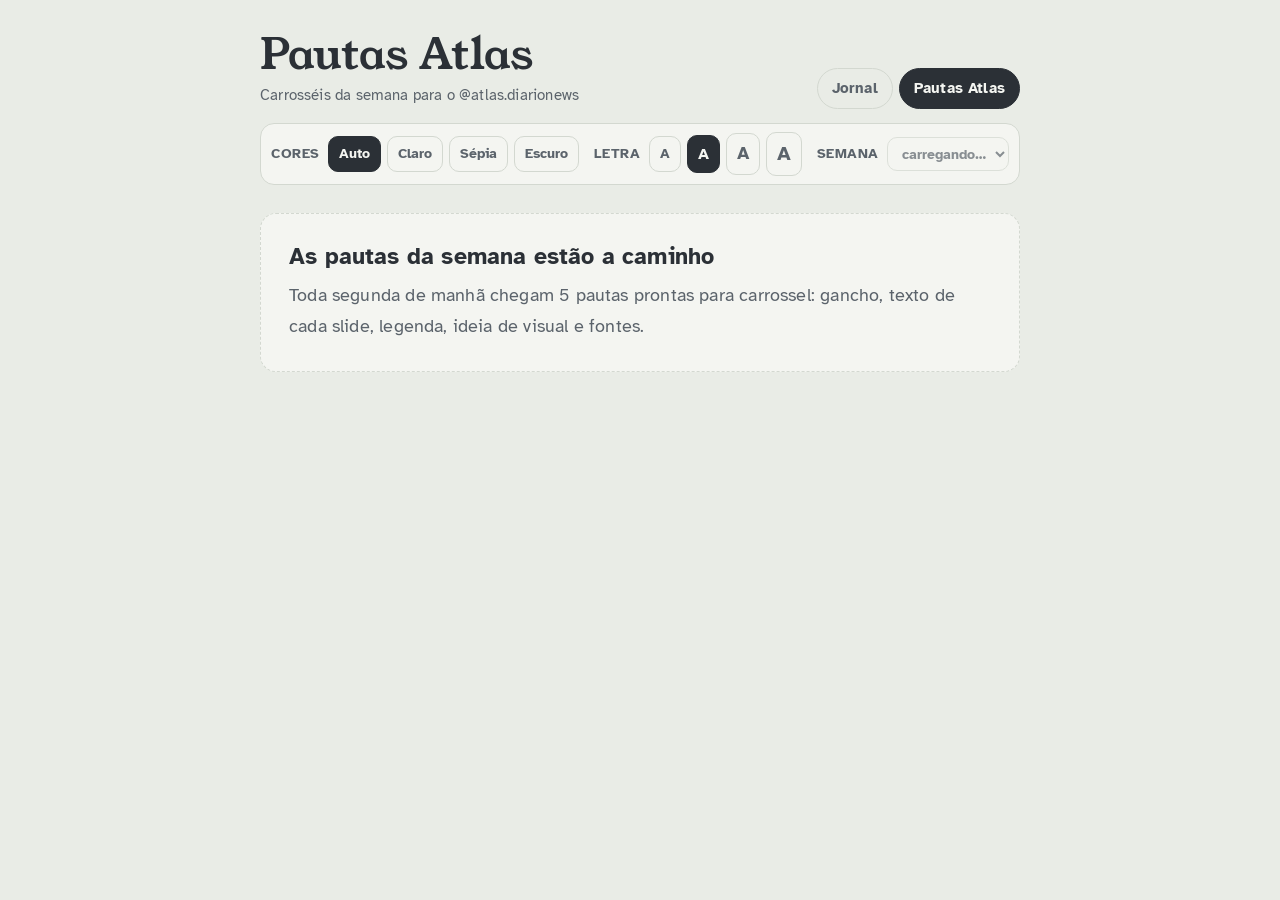
==== pautas.html @ 0a9c14c5 "Novo visual para leitura confortável e página de pautas do Atlas Co-Authored-By: Claude Opus 5.5 <no" ====
<!doctype html>
<html lang="pt-BR">
<head>
<meta charset="utf-8">
<meta name="viewport" content="width=device-width,initial-scale=1,viewport-fit=cover">
<title>Pautas Atlas Diário</title>
<meta name="description" content="Cinco pautas por semana para os carrosséis do Atlas Diário.">
<link rel="preconnect" href="https://fonts.googleapis.com">
<link rel="preconnect" href="https://fonts.gstatic.com" crossorigin>
<link rel="stylesheet" href="https://fonts.googleapis.com/css2?family=Atkinson+Hyperlegible:wght@400;700&family=Young+Serif&display=swap">
<link rel="stylesheet" href="estilo.css">
<script src="comum.js"></script>
<style>
.pauta{background:var(--paper);border:1.5px solid var(--line);border-left:6px solid var(--sc,var(--line));border-radius:16px;padding:20px;display:flex;flex-direction:column;gap:14px;min-width:0}
.pauta.feita{opacity:.6}
.pauta-head{display:flex;justify-content:space-between;align-items:flex-start;gap:12px;flex-wrap:wrap}
.pauta h3{font-size:1.25rem}
.num{font-family:var(--display);font-size:1.6rem;color:var(--sc,var(--muted));line-height:1}
.gancho{color:var(--muted)}
.carousel{display:flex;gap:12px;overflow-x:auto;scroll-snap-type:x mandatory;padding:4px 2px 12px;margin:0 -2px}
.slide{flex:none;width:min(240px,70vw);aspect-ratio:4/5;max-width:100%;scroll-snap-align:start;border-radius:12px;background:var(--bg);border:1.5px solid var(--line);border-top:8px solid var(--sc,var(--line));padding:14px;display:flex;flex-direction:column;gap:8px;position:relative;overflow:hidden}
.slide .n{font-size:.7rem;font-weight:700;color:var(--muted);letter-spacing:.05em}
.slide strong{font-size:.95rem;line-height:1.3}
.slide p{font-size:.8rem;line-height:1.5;overflow:auto}
.slide .wm{position:absolute;right:10px;bottom:8px;font-family:var(--display);font-size:.7rem;color:var(--muted);opacity:.8}
.slide.capa{background:var(--sc,var(--ink));border-color:var(--sc,var(--ink))}
.slide.capa strong{font-family:var(--display);font-weight:400;font-size:1.25rem;color:var(--paper)}
.slide.capa p,.slide.capa .n,.slide.capa .wm{color:var(--paper)}
.box{background:var(--bg);border-radius:12px;padding:12px 14px;display:flex;flex-direction:column;gap:6px}
.box p{font-size:.92rem;white-space:pre-line}
.copy-row{display:flex;gap:8px;flex-wrap:wrap}
.done{display:inline-flex;align-items:center;gap:8px;font-size:.85rem;font-weight:700;color:var(--muted);cursor:pointer}
.done input{width:20px;height:20px;accent-color:var(--sc,var(--accent))}
.intro{display:flex;flex-direction:column;gap:8px}
.intro h2{font-family:var(--display);font-weight:400;font-size:clamp(1.4rem,4.5vw,1.8rem)}
</style>
</head>
<body>
<div id="progress" aria-hidden="true"></div>
<div class="wrap">
  <header class="mast">
    <div class="mast-top">
      <div>
        <h1>Pautas Atlas</h1>
        <div class="dateline" id="dateline">Carrosséis da semana para o @atlas.diarionews</div>
      </div>
      <nav class="nav" aria-label="Páginas">
        <a href="./">Jornal</a>
        <a href="pautas.html" aria-current="page">Pautas Atlas</a>
      </nav>
    </div>
    <div class="tools" role="group" aria-label="Ajustes de leitura">
      <div class="grp">
        <span class="lbl">CORES</span>
        <button class="tbtn" data-set-tema="auto" aria-pressed="true">Auto</button>
        <button class="tbtn" data-set-tema="light">Claro</button>
        <button class="tbtn" data-set-tema="sepia">Sépia</button>
        <button class="tbtn" data-set-tema="dark">Escuro</button>
      </div>
      <div class="grp">
        <span class="lbl">LETRA</span>
        <button class="tbtn" data-set-size="s" aria-label="Letra pequena">A</button>
        <button class="tbtn" data-set-size="m" aria-pressed="true" aria-label="Letra média" style="font-size:.9rem">A</button>
        <button class="tbtn" data-set-size="l" aria-label="Letra grande" style="font-size:1rem">A</button>
        <button class="tbtn" data-set-size="xl" aria-label="Letra muito grande" style="font-size:1.1rem">A</button>
      </div>
      <div class="grp">
        <label class="lbl" for="sem">SEMANA</label>
        <select class="tbtn" id="sem" disabled><option>carregando…</option></select>
      </div>
    </div>
  </header>

  <main id="main" class="wrap" style="gap:24px">
    <div class="empty">
      <h2 style="font-size:1.3rem">As pautas da semana estão a caminho</h2>
      <p>Toda segunda de manhã chegam 5 pautas prontas para carrossel: gancho, texto de cada slide, legenda, ideia de visual e fontes.</p>
    </div>
  </main>
</div>
<button class="top" id="toTop" hidden aria-label="Voltar ao topo">↑</button>

<script>
const {$,esc,secKey,srcLinks}=J;
const LS='atlas-pautas-feitas';
let feitas={};try{feitas=JSON.parse(localStorage.getItem(LS))||{}}catch(e){}
let semanas=[], atual=null, dados={};

function fmtSemana(s){try{const d=new Date(s+'T12:00:00');const f=new Date(d);f.setDate(d.getDate()+6);
  const o={day:'numeric',month:'short'};return d.toLocaleDateString('pt-BR',o)+' a '+f.toLocaleDateString('pt-BR',o)}catch(e){return s}}

function render(){
  const sel=$('#sem');
  if(semanas.length){sel.disabled=false;sel.innerHTML=semanas.map(s=>`<option value="${esc(s)}" ${s===atual?'selected':''}>${esc(fmtSemana(s))}</option>`).join('')}
  const d=dados[atual];if(!d)return;
  const tops=d.topicos||[];
  const nFeitas=tops.filter(t=>feitas[atual+'__'+t.id]).length;
  let h=`<div class="intro fade"><span class="label">Semana de ${esc(fmtSemana(atual))}</span><h2>${tops.length} pautas para carrossel</h2>
    <p class="hint">${nFeitas} de ${tops.length} postadas. Deslize os slides para o lado. Revise e reescreva com a sua voz antes de postar, e não esqueça a marca d'água do Atlas Diário.</p></div>`;
  h+=tops.map((t,i)=>{
    const k=secKey(t.secao);const done=!!feitas[atual+'__'+t.id];const sl=t.slides||[];
    return `<article class="pauta fade ${done?'feita':''}" data-sec="${k}" data-id="${esc(t.id)}">
      <div class="pauta-head"><div style="display:flex;gap:14px;align-items:flex-start;min-width:0"><span class="num">${i+1}</span>
        <div style="min-width:0;display:flex;flex-direction:column;gap:4px"><span class="tag">${esc(t.secao)}</span><h3>${esc(t.titulo)}</h3></div></div>
        <label class="done"><input type="checkbox" data-done="${esc(t.id)}" ${done?'checked':''}> Postado</label></div>
      ${t.gancho?`<p class="gancho"><strong>Por que agora:</strong> ${esc(t.gancho)}</p>`:''}
      <div class="carousel" aria-label="Slides do carrossel">${sl.map((s,j)=>`<div class="slide ${j===0?'capa':''}"><span class="n">SLIDE ${j+1}/${sl.length}</span><strong>${esc(s.titulo)}</strong>${s.texto?`<p>${esc(s.texto)}</p>`:''}<span class="wm">Atlas Diário</span></div>`).join('')}</div>
      <div class="copy-row"><button class="btn" data-copy="slides" data-id="${esc(t.id)}">Copiar textos dos slides</button><button class="btn" data-copy="legenda" data-id="${esc(t.id)}">Copiar legenda</button></div>
      ${t.legenda?`<div class="box"><span class="label">Legenda sugerida</span><p>${esc(t.legenda)}${(t.hashtags||[]).length?'\n\n'+esc(t.hashtags.join(' ')):''}</p></div>`:''}
      ${t.visual?`<div class="box"><span class="label">Ideia de visual</span><p>${esc(t.visual)}</p></div>`:''}
      <div class="srcs">${srcLinks(t.fontes)}</div>
    </article>`}).join('');
  $('#main').innerHTML=h;
}
function textoSlides(t){return (t.slides||[]).map((s,j)=>`Slide ${j+1}: ${s.titulo}${s.texto?'\n'+s.texto:''}`).join('\n\n')}
function textoLegenda(t){return (t.legenda||'')+((t.hashtags||[]).length?'\n\n'+t.hashtags.join(' '):'')}
document.addEventListener('click',async ev=>{
  const b=ev.target.closest('[data-copy]');if(!b)return;
  const t=(dados[atual].topicos||[]).find(x=>x.id===b.dataset.id);if(!t)return;
  const txt=b.dataset.copy==='slides'?textoSlides(t):textoLegenda(t);
  const old=b.textContent;
  try{await navigator.clipboard.writeText(txt);b.textContent='Copiado'}catch(e){b.textContent='Não deu para copiar; selecione o texto'}
  setTimeout(()=>b.textContent=old,1800);
});
document.addEventListener('change',ev=>{
  const c=ev.target.closest('[data-done]');if(c){const k=atual+'__'+c.dataset.done;if(c.checked)feitas[k]=true;else delete feitas[k];
    try{localStorage.setItem(LS,JSON.stringify(feitas))}catch(e){}render();return}
  if(ev.target.id==='sem'){atual=ev.target.value;carregar(atual)}
});
async function carregar(s){
  if(!dados[s]){try{const r=await fetch('pautas/'+s+'.json',{cache:'no-cache'});dados[s]=await r.json()}catch(e){console.warn(e)}}
  render();
}
(async()=>{
  try{const r=await fetch('pautas/index.json',{cache:'no-cache'});const idx=await r.json();
    semanas=(idx.semanas||[]).map(s=>s.semana).sort().reverse();
    if(semanas[0]){atual=semanas[0];await carregar(atual)}
  }catch(e){}
})();
</script>
</body>
</html>
---- estilo.css ----
/* Jornal do Caique — estilo compartilhado.
   Pensado para leitura confortável (astigmatismo): fundos sem branco puro, texto sem preto puro,
   fonte Atkinson Hyperlegible, letras maiores, linhas espaçadas e coluna estreita.
   Cada seção tem sua cor para quebrar a monotonia. */
:root{
  --bg:#e9ece6; --paper:#f4f5f1; --ink:#2b3036; --muted:#5b636b; --line:#d3d8d0;
  --accent:#2f6f8f; --soft:#dfe6e4;
  --c-brasil:#2c7a4b; --c-eua:#3561a8; --c-mundo:#7451a8; --c-onu:#22809a;
  --c-tec:#b35f17; --c-imig:#a9415f; --c-nynj:#8a6a0e; --c-outros:#5b636b;
  --up:#2c7a4b; --down:#a9415f;
  --display:"Young Serif",Georgia,serif;
  --body:"Atkinson Hyperlegible",Verdana,"Segoe UI",sans-serif;
  --size:18px;
}
@media (prefers-color-scheme: dark){:root:not([data-theme="light"]):not([data-theme="sepia"]){
  --bg:#1c1f24; --paper:#252930; --ink:#d8d5ce; --muted:#a2a8af; --line:#363b43;
  --accent:#7fb6d1; --soft:#2c323a;
  --c-brasil:#6cc08d; --c-eua:#86a9e6; --c-mundo:#b59be0; --c-onu:#6cc3d8;
  --c-tec:#e5a165; --c-imig:#e08aa3; --c-nynj:#d6b65a; --c-outros:#a2a8af;
  --up:#6cc08d; --down:#e08aa3; color-scheme:dark}}
:root[data-theme="dark"]{
  --bg:#1c1f24; --paper:#252930; --ink:#d8d5ce; --muted:#a2a8af; --line:#363b43;
  --accent:#7fb6d1; --soft:#2c323a;
  --c-brasil:#6cc08d; --c-eua:#86a9e6; --c-mundo:#b59be0; --c-onu:#6cc3d8;
  --c-tec:#e5a165; --c-imig:#e08aa3; --c-nynj:#d6b65a; --c-outros:#a2a8af;
  --up:#6cc08d; --down:#e08aa3; color-scheme:dark}
:root[data-theme="sepia"]{
  --bg:#ebe1cc; --paper:#f3ead8; --ink:#3b3127; --muted:#6c5f4f; --line:#d8cbb1;
  --accent:#7a5a2f; --soft:#e4d8bf; color-scheme:light}
:root[data-size="s"]{--size:16px} :root[data-size="l"]{--size:20px} :root[data-size="xl"]{--size:22px}

*{box-sizing:border-box}
html{font-size:var(--size)}
body{margin:0;background:var(--bg);color:var(--ink);font-family:var(--body);font-size:1rem;line-height:1.75;letter-spacing:.01em;
  padding-left:max(16px,env(safe-area-inset-left,0px));padding-right:max(16px,env(safe-area-inset-right,0px));
  padding-top:env(safe-area-inset-top,0px);padding-bottom:calc(48px + env(safe-area-inset-bottom,0px));
  -webkit-font-smoothing:antialiased}
[hidden]{display:none!important}
a{color:var(--accent);text-underline-offset:3px}
button,input,select,textarea{font:inherit;color:inherit}
:focus-visible{outline:3px solid var(--accent);outline-offset:2px;border-radius:4px}
h1,h2,h3,h4{margin:0;text-wrap:balance;line-height:1.25}
p{margin:0}
.wrap{max-width:760px;margin:0 auto;display:flex;flex-direction:column;gap:28px}

/* barra de progresso de leitura */
#progress{position:fixed;top:0;left:0;height:4px;width:0;background:var(--accent);z-index:20;transition:width .1s linear}

/* cabeçalho */
.mast{display:flex;flex-direction:column;gap:14px;padding-top:28px}
.mast-top{display:flex;flex-wrap:wrap;justify-content:space-between;align-items:flex-end;gap:12px}
.mast h1{font-family:var(--display);font-weight:400;font-size:clamp(1.8rem,6vw,2.4rem)}
.dateline{color:var(--muted);font-size:.85rem}
.nav{display:flex;gap:6px;flex-wrap:wrap}
.nav a{padding:6px 14px;border-radius:999px;text-decoration:none;color:var(--muted);border:1.5px solid var(--line);font-size:.85rem;font-weight:700}
.nav a[aria-current="page"]{background:var(--ink);border-color:var(--ink);color:var(--paper)}

/* ferramentas de leitura */
.tools{display:flex;flex-wrap:wrap;gap:8px;align-items:center;justify-content:space-between;background:var(--paper);border:1.5px solid var(--line);border-radius:14px;padding:8px 10px}
.tools .grp{display:flex;gap:6px;align-items:center;flex-wrap:wrap}
.tools .lbl{font-size:.75rem;color:var(--muted);font-weight:700;letter-spacing:.04em;margin-right:2px}
.tbtn{background:transparent;border:1.5px solid var(--line);border-radius:10px;padding:4px 10px;cursor:pointer;font-size:.8rem;font-weight:700;color:var(--muted);min-height:34px}
.tbtn[aria-pressed="true"]{background:var(--ink);border-color:var(--ink);color:var(--paper)}
.sw{width:22px;height:22px;border-radius:50%;display:inline-block;border:1.5px solid var(--line);vertical-align:middle}
select.tbtn{padding-right:6px}

/* filtros de seção */
.filters{position:sticky;top:env(safe-area-inset-top,0px);z-index:10;background:var(--bg);padding:10px 0;margin:-10px 0;display:flex;gap:8px;overflow-x:auto;scrollbar-width:none}
.filters::-webkit-scrollbar{display:none}
.fchip{flex:none;border:1.5px solid var(--line);background:var(--paper);border-radius:999px;padding:6px 14px;font-size:.85rem;font-weight:700;cursor:pointer;color:var(--ink);display:inline-flex;align-items:center;gap:7px}
.fchip .dot{width:9px;height:9px;border-radius:50%;background:var(--sc,var(--muted))}
.fchip[aria-pressed="true"]{background:var(--sc,var(--ink));border-color:var(--sc,var(--ink));color:var(--paper)}
.fchip[aria-pressed="true"] .dot{background:var(--paper)}

/* cor por seção */
[data-sec="brasil"]{--sc:var(--c-brasil)} [data-sec="eua"]{--sc:var(--c-eua)} [data-sec="mundo"]{--sc:var(--c-mundo)}
[data-sec="onu"]{--sc:var(--c-onu)} [data-sec="tecnologia"]{--sc:var(--c-tec)} [data-sec="imigracao"]{--sc:var(--c-imig)}
[data-sec="ny-nj"]{--sc:var(--c-nynj)} [data-sec="outros"]{--sc:var(--c-outros)}
.tag{display:inline-flex;align-items:center;gap:6px;font-size:.75rem;font-weight:700;letter-spacing:.05em;text-transform:uppercase;color:var(--sc,var(--muted))}
.tag::before{content:"";width:10px;height:10px;border-radius:3px;background:var(--sc,var(--muted))}
.label{font-size:.75rem;font-weight:700;letter-spacing:.06em;text-transform:uppercase;color:var(--muted)}

/* manchete */
.lead{display:flex;flex-direction:column;gap:12px;padding:22px 22px 24px;border-radius:18px;background:var(--paper);border:1.5px solid var(--line)}
.lead h2{font-family:var(--display);font-weight:400;font-size:clamp(1.45rem,4.6vw,1.9rem);line-height:1.3}
.lead p{color:var(--muted)}
.meta-row{display:flex;flex-wrap:wrap;gap:6px 16px;color:var(--muted);font-size:.8rem}

section{display:flex;flex-direction:column;gap:16px}
.sechead{display:flex;align-items:baseline;justify-content:space-between;gap:12px}
.sechead h3{font-size:1.15rem}

/* destaque */
.story{background:var(--paper);border:1.5px solid var(--line);border-left:6px solid var(--sc,var(--line));border-radius:16px;padding:20px 20px 16px;display:flex;flex-direction:column;gap:14px;min-width:0}
.story h4{font-size:1.25rem;font-weight:700}
.tabs{display:flex;gap:6px;flex-wrap:wrap}
.tab{border:1.5px solid var(--line);background:transparent;border-radius:999px;padding:4px 12px;font-size:.8rem;font-weight:700;cursor:pointer;color:var(--muted);min-height:34px}
.tab[aria-selected="true"]{background:var(--sc,var(--ink));border-color:var(--sc,var(--ink));color:var(--paper)}
.panel-text{max-width:64ch}
.srcs{font-size:.85rem;display:flex;flex-wrap:wrap;gap:4px 14px}
.srcs a{color:var(--muted)}

/* notas */
.notes{display:grid;grid-template-columns:repeat(2,minmax(0,1fr));gap:12px}
@media (max-width:640px){.notes{grid-template-columns:minmax(0,1fr)}}
.note{background:var(--paper);border:1.5px solid var(--line);border-top:5px solid var(--sc,var(--line));border-radius:14px;padding:14px 16px;display:flex;flex-direction:column;gap:8px;min-width:0}
.note .t{font-weight:700;line-height:1.35}
.note p{font-size:.95rem}

.update{background:var(--paper);border:1.5px dashed var(--accent);border-radius:14px;padding:14px 16px;display:flex;flex-direction:column;gap:6px}
.vale{background:var(--soft);border-radius:16px;padding:18px 20px;display:flex;flex-direction:column;gap:8px}

/* ações */
.actions{display:flex;flex-wrap:wrap;gap:6px;margin-top:auto}
.btn{background:transparent;border:1.5px solid var(--line);border-radius:999px;padding:4px 12px;font-size:.8rem;font-weight:700;cursor:pointer;display:inline-flex;align-items:center;gap:6px;color:var(--muted);min-height:34px}
.btn:hover{border-color:var(--ink);color:var(--ink)}
.btn.on.up{background:var(--up);border-color:var(--up);color:var(--paper)}
.btn.on.down{background:var(--down);border-color:var(--down);color:var(--paper)}
.btn.on.follow{background:var(--accent);border-color:var(--accent);color:var(--paper)}
.btn svg{width:14px;height:14px}

/* radar */
details.radar{background:var(--paper);border:1.5px solid var(--line);border-radius:16px;padding:6px 18px}
details.radar summary{cursor:pointer;font-weight:700;padding:10px 0;list-style:none;display:flex;justify-content:space-between;align-items:center}
details.radar summary::after{content:"+";font-size:1.3rem;color:var(--muted)}
details.radar[open] summary::after{content:"–"}
.radar-body{display:grid;grid-template-columns:repeat(2,minmax(0,1fr));gap:20px;padding:6px 0 18px}
@media (max-width:640px){.radar-body{grid-template-columns:minmax(0,1fr)}}
.radar-body h4{font-size:1rem;margin-bottom:6px}
.hint{font-size:.85rem;color:var(--muted);line-height:1.5}
.chips{display:flex;flex-wrap:wrap;gap:6px;margin:8px 0}
.chip{display:inline-flex;align-items:center;gap:4px;background:var(--soft);border-radius:999px;padding:3px 4px 3px 12px;font-size:.85rem}
.chip button{border:0;background:transparent;cursor:pointer;color:var(--muted);padding:0 8px;font-size:1rem;line-height:1}
.row{display:flex;gap:6px}
.row input{flex:1;min-width:0;background:var(--bg);border:1.5px solid var(--line);border-radius:10px;padding:6px 10px;font-size:.9rem}
.small{background:var(--ink);color:var(--paper);border:0;border-radius:10px;padding:6px 14px;font-size:.85rem;font-weight:700;cursor:pointer}
textarea{width:100%;min-height:84px;background:var(--bg);border:1.5px solid var(--line);border-radius:10px;padding:8px 10px;font-size:.9rem;resize:vertical}
.follow-list{list-style:none;margin:8px 0 0;padding:0;display:flex;flex-direction:column;gap:8px}
.follow-list li{display:flex;justify-content:space-between;gap:8px;font-size:.9rem;line-height:1.4}
.follow-list button{border:0;background:transparent;color:var(--muted);cursor:pointer;font-size:.8rem;font-weight:700}

.empty{background:var(--paper);border:1.5px dashed var(--line);border-radius:16px;padding:28px}
.empty p{color:var(--muted);margin-top:8px}
.top{position:fixed;right:max(16px,env(safe-area-inset-right,0px));bottom:calc(16px + env(safe-area-inset-bottom,0px));background:var(--ink);color:var(--paper);border:0;border-radius:999px;width:44px;height:44px;cursor:pointer;font-size:1.1rem;box-shadow:0 4px 14px rgba(0,0,0,.18)}

/* entrada suave */
@media (prefers-reduced-motion:no-preference){
  .fade{animation:fade .35s ease both}
  @keyframes fade{from{opacity:.001;transform:translateY(6px)}to{opacity:1;transform:none}}
}
.fchip[aria-pressed="true"] .hint{color:inherit;opacity:.75}
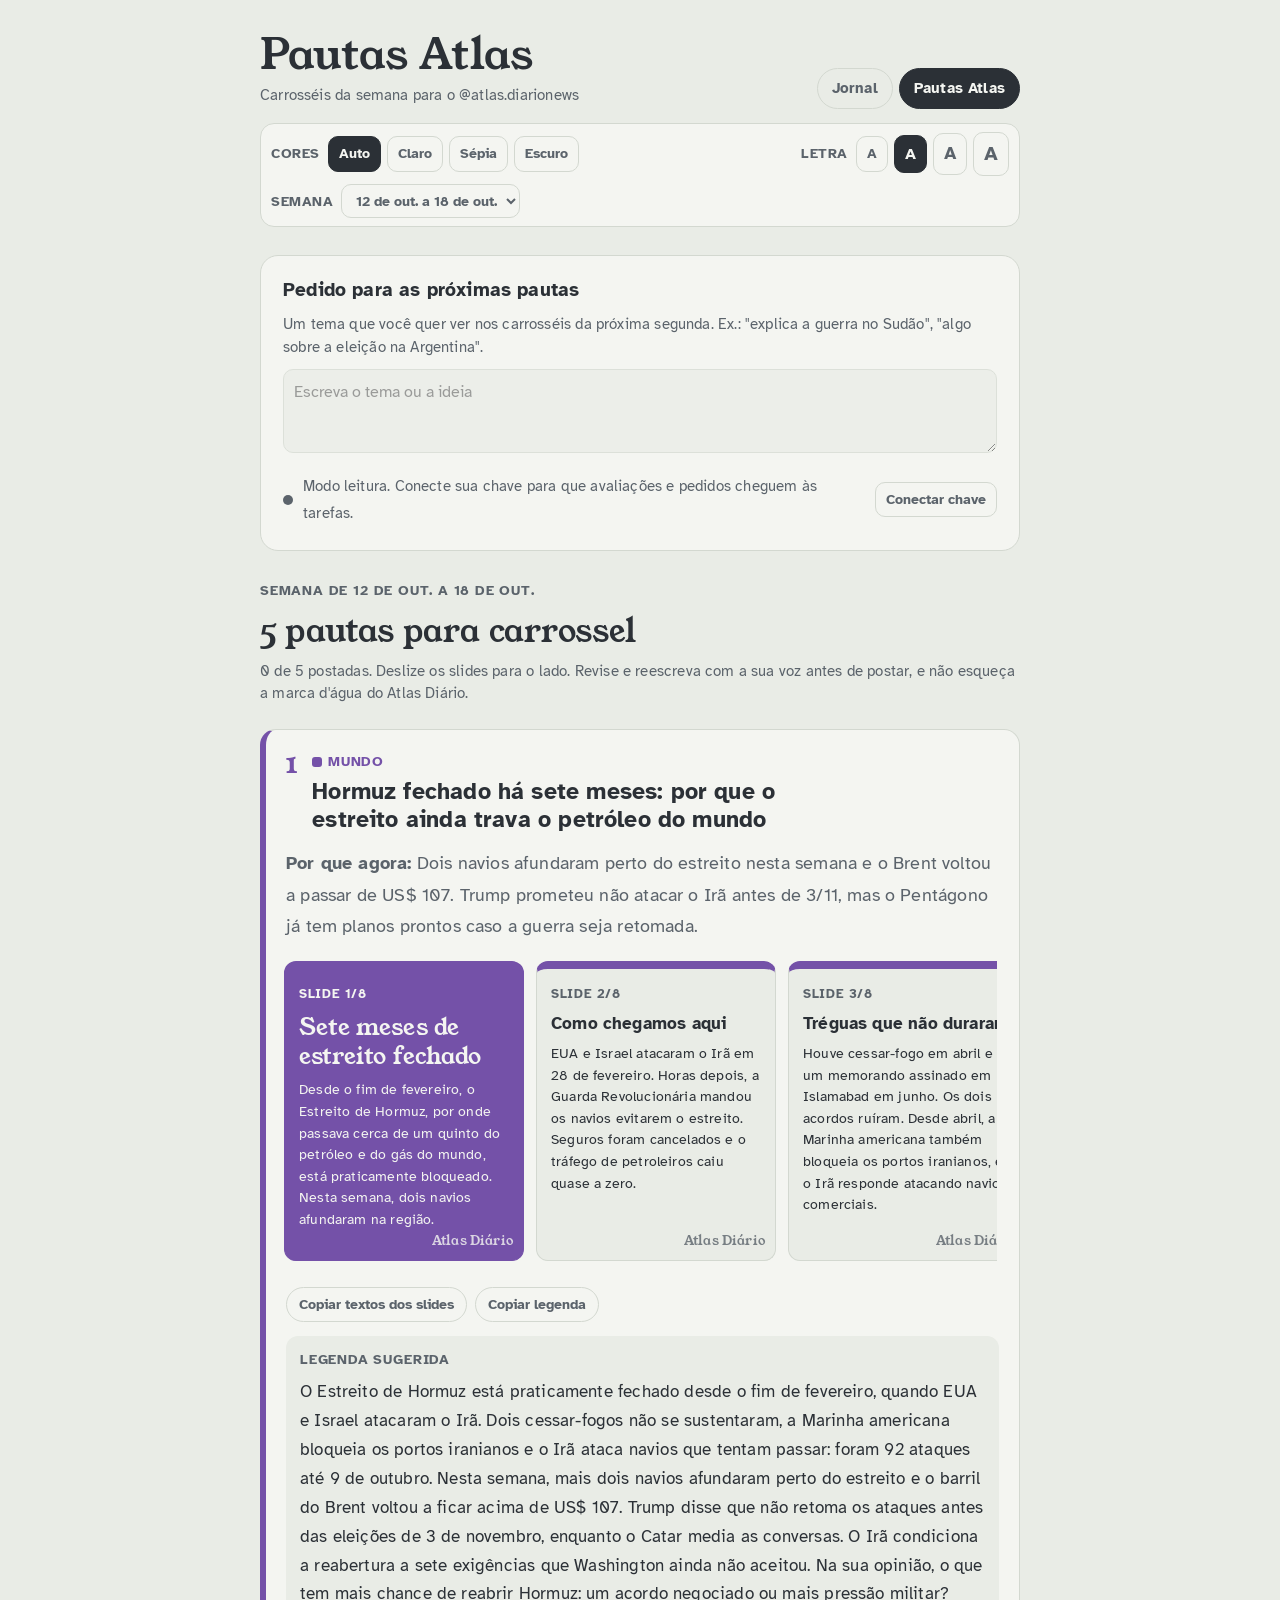
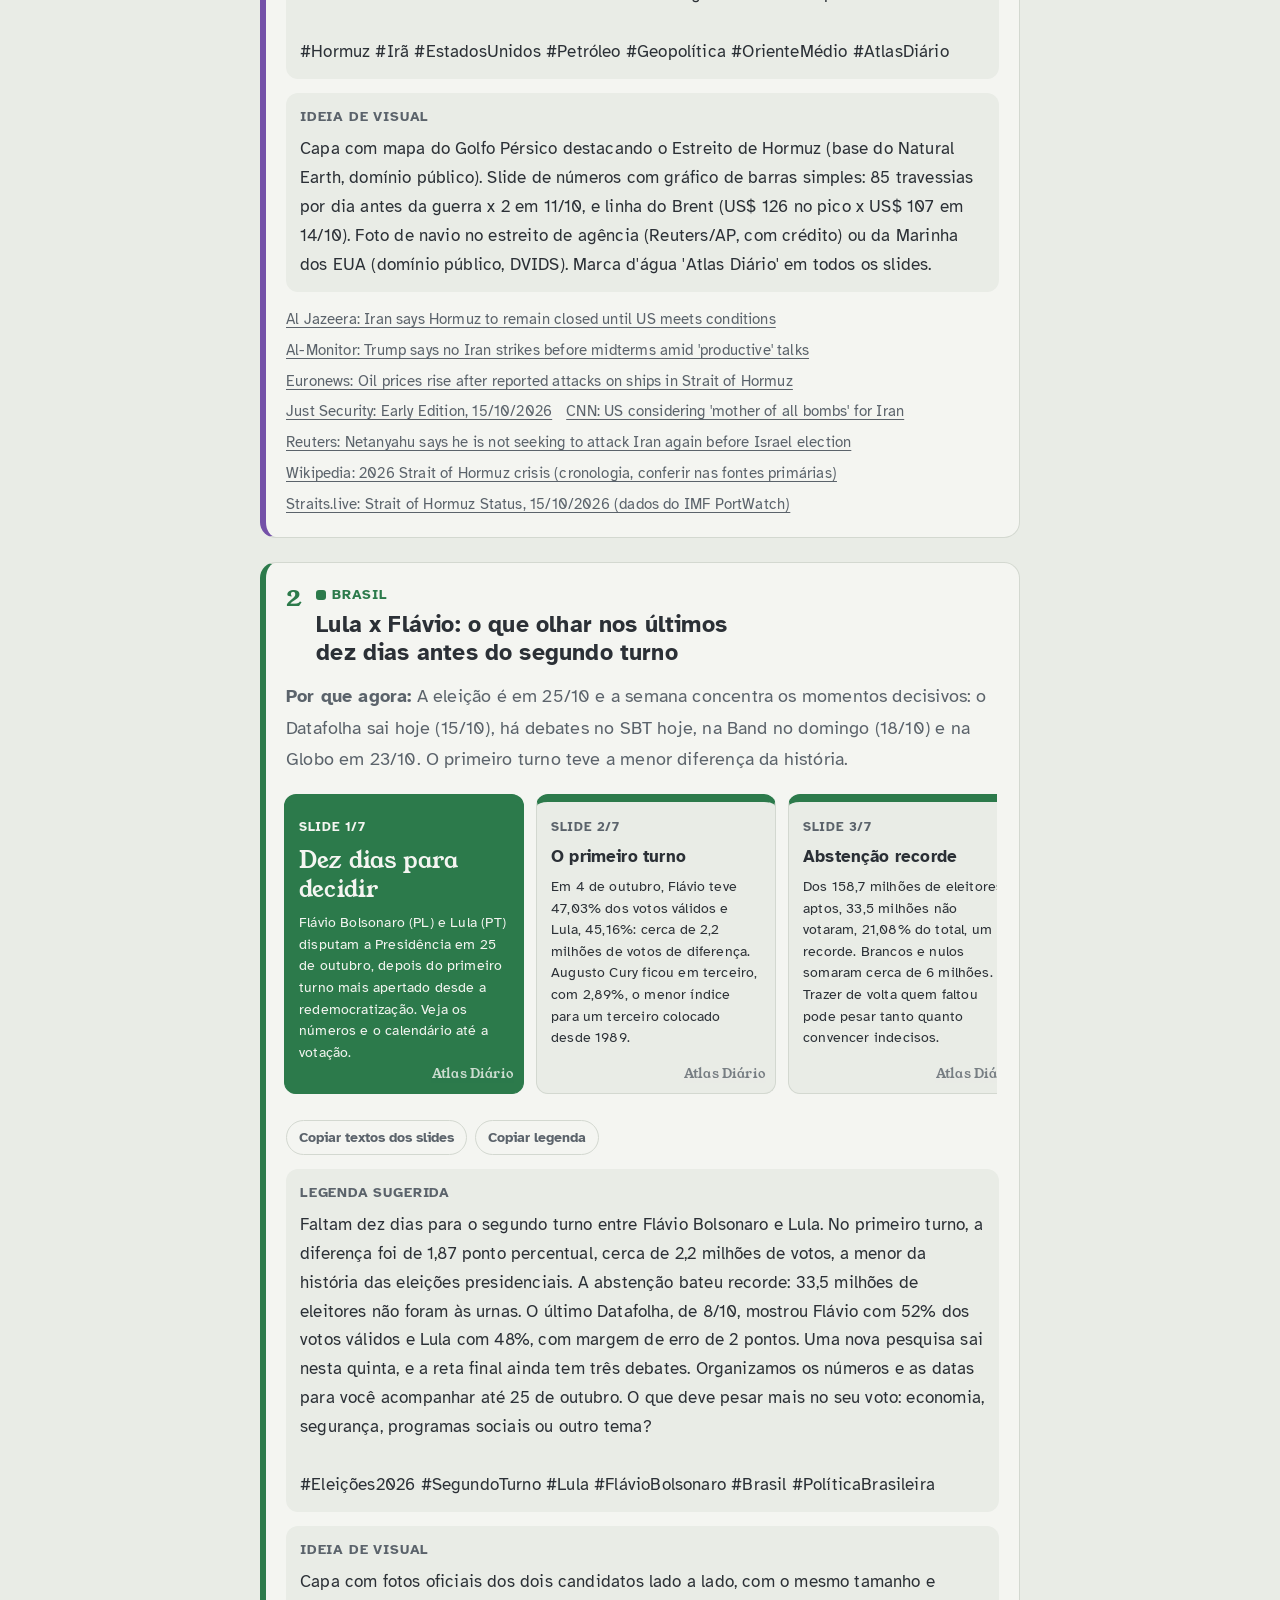
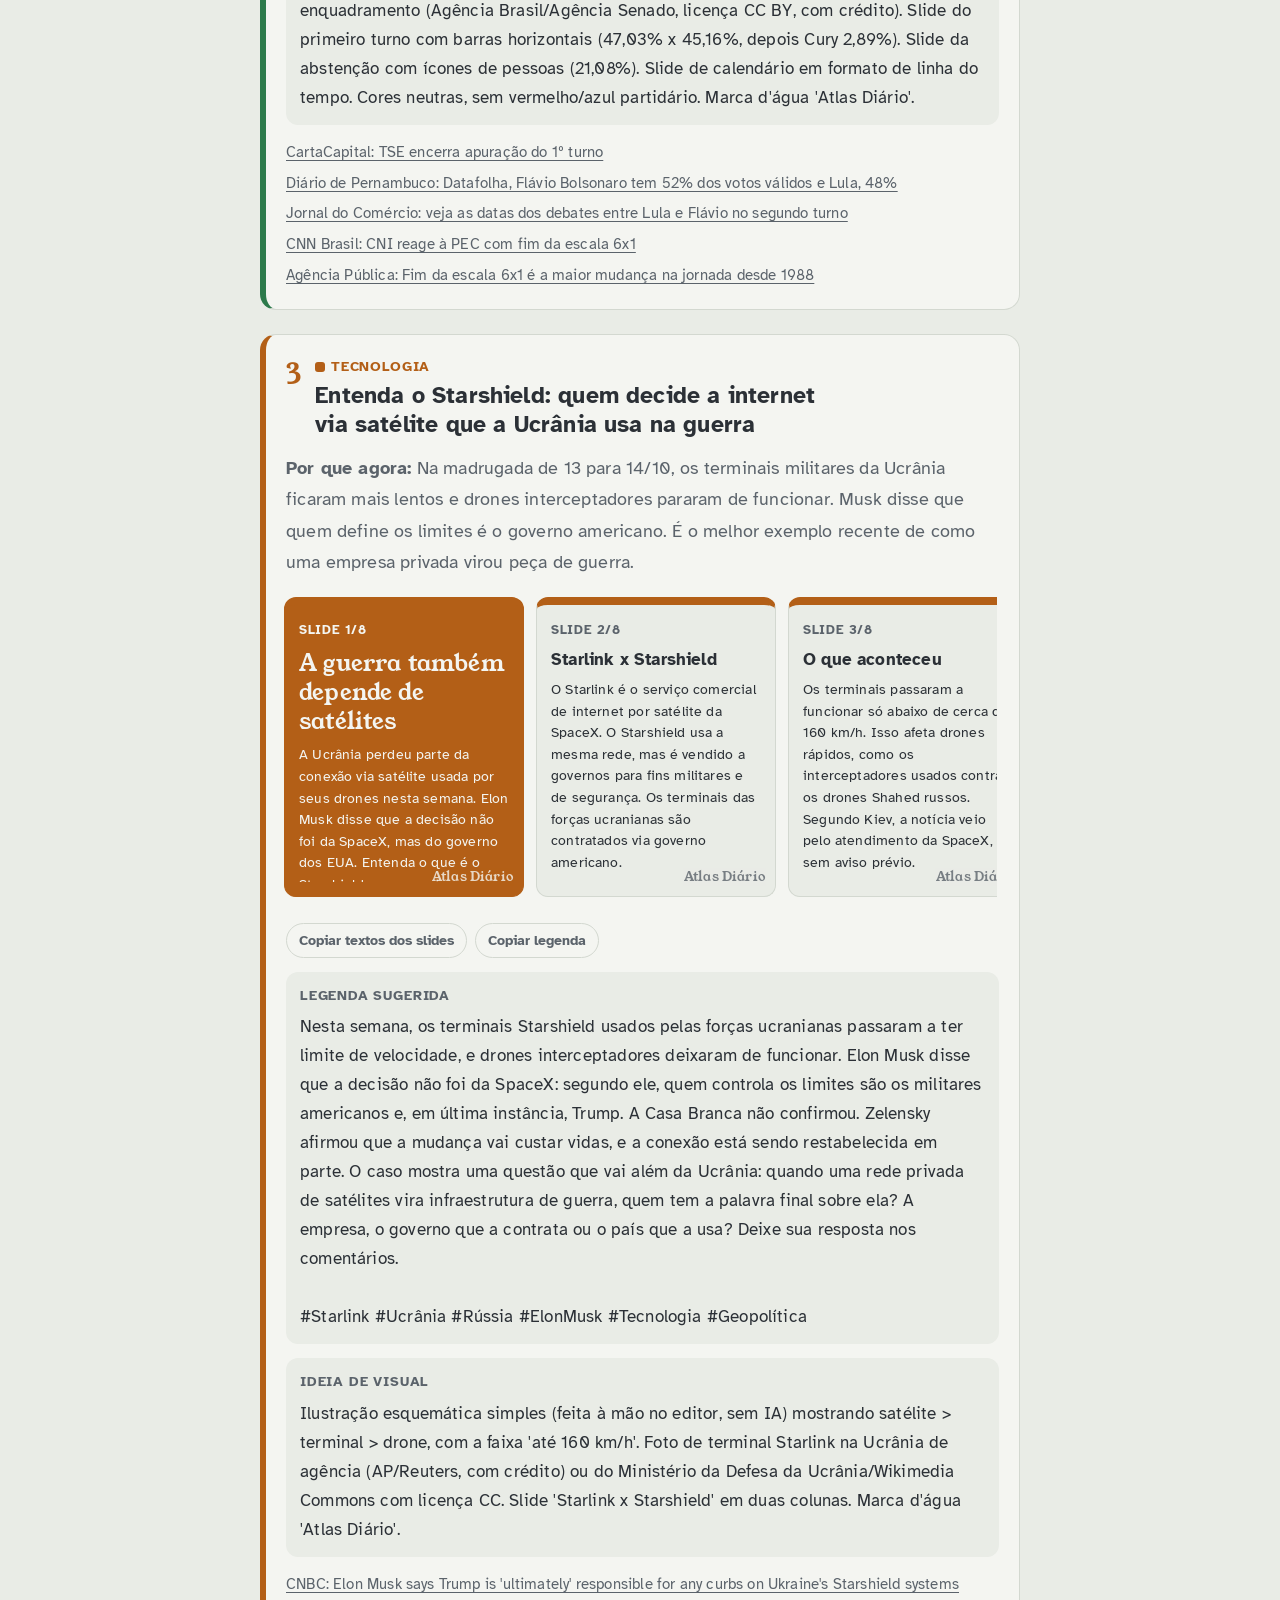
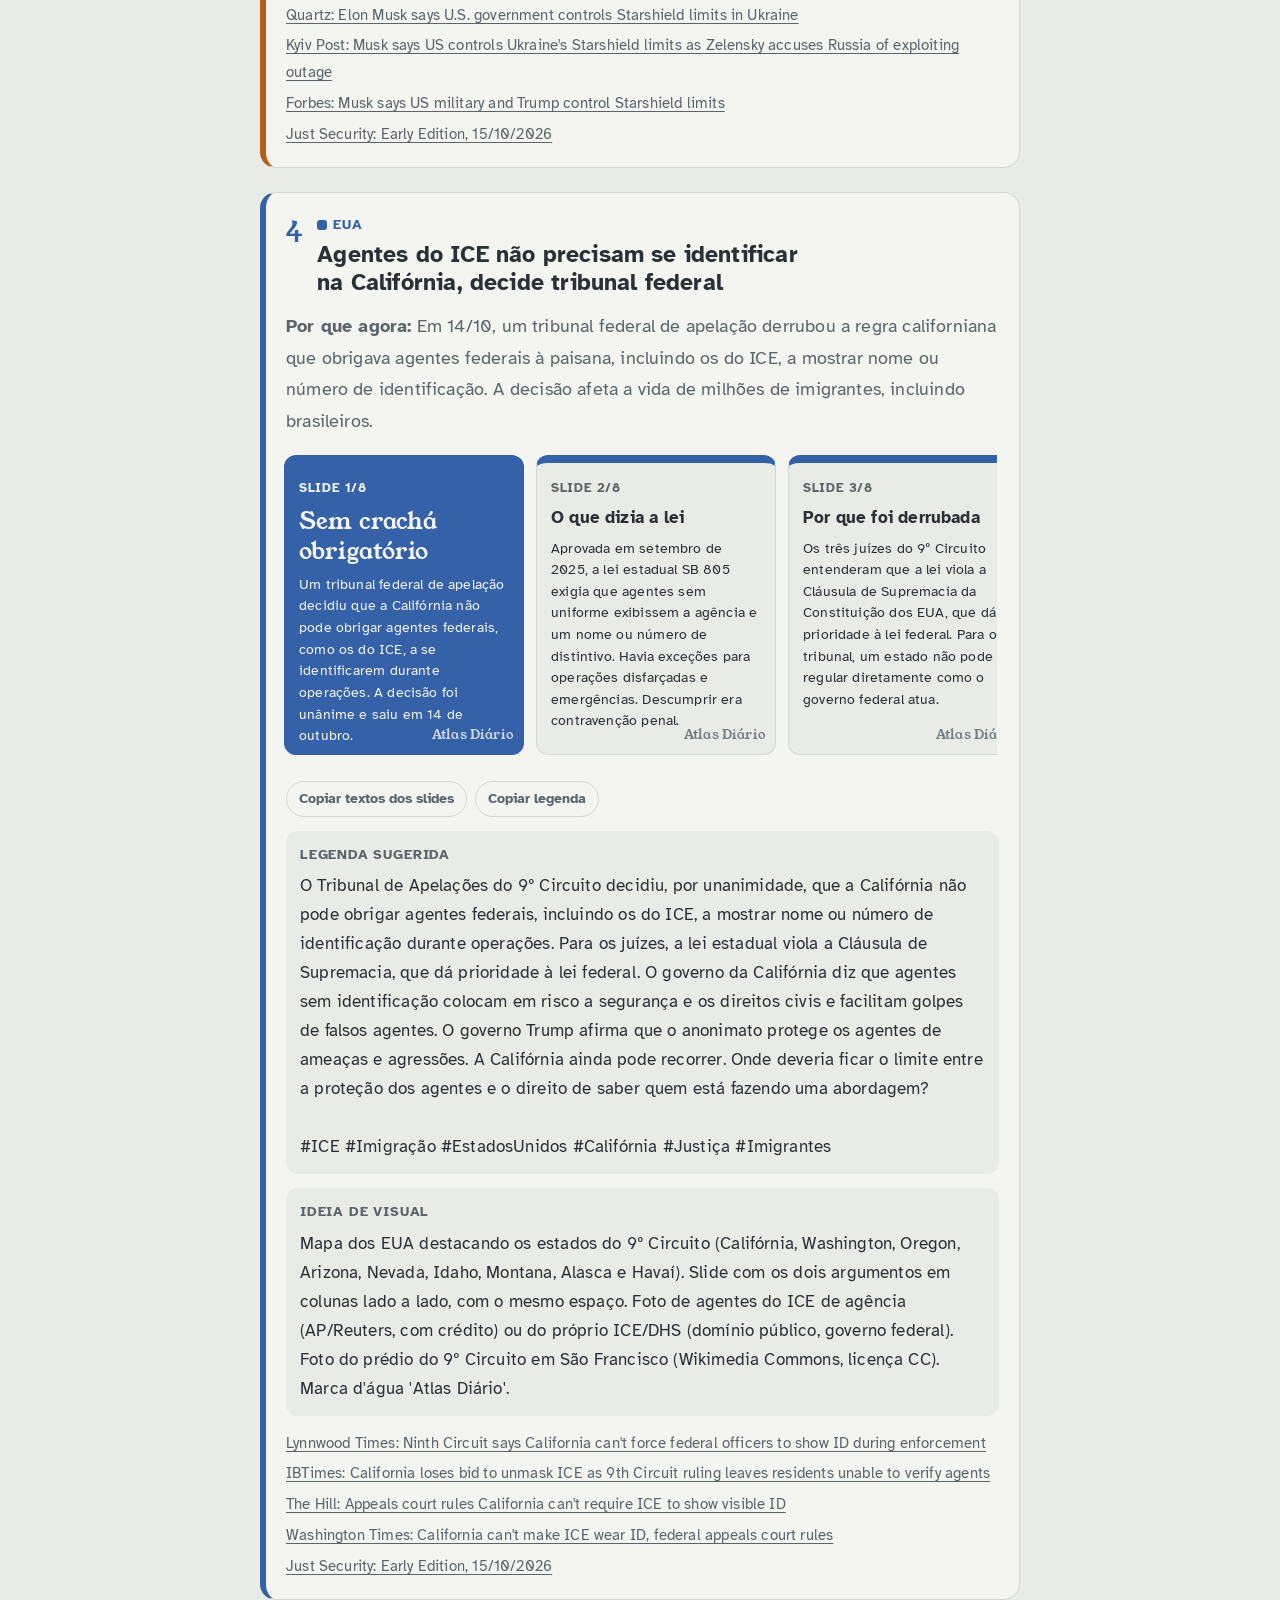
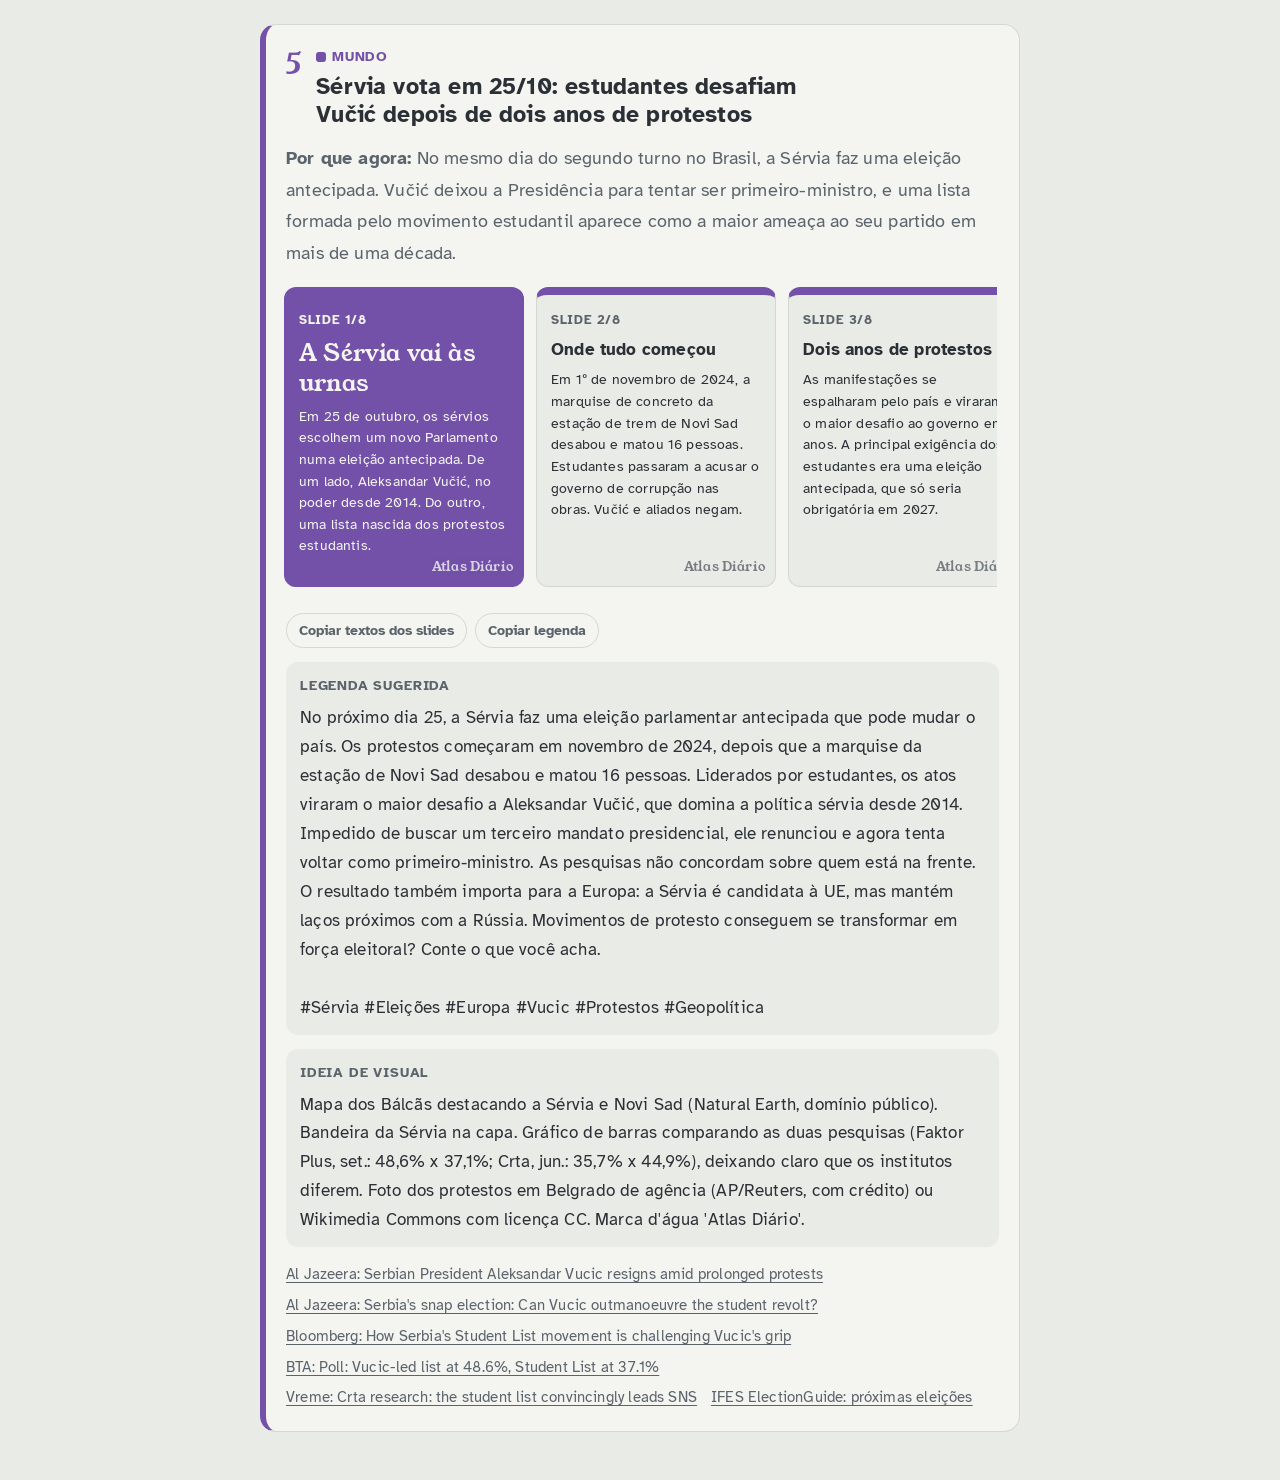
==== commit 0f2e6028: "Site salva preferências no GitHub (avaliações, temas, histórias, pedidos, pautas postadas) Co-Author" ====
--- a/pautas.html
+++ b/pautas.html
@@ -10,6 +10,7 @@
 <link rel="stylesheet" href="https://fonts.googleapis.com/css2?family=Atkinson+Hyperlegible:wght@400;700&family=Young+Serif&display=swap">
 <link rel="stylesheet" href="estilo.css">
 <script src="comum.js"></script>
+<script src="controle.js"></script>
 <style>
 .pauta{background:var(--paper);border:1.5px solid var(--line);border-left:6px solid var(--sc,var(--line));border-radius:16px;padding:20px;display:flex;flex-direction:column;gap:14px;min-width:0}
 .pauta.feita{opacity:.6}
@@ -71,6 +72,14 @@
     </div>
   </header>
 
+  <section class="lead" aria-labelledby="pedPautasT" style="gap:10px">
+    <h2 id="pedPautasT" style="font-family:var(--body);font-weight:700;font-size:1.05rem">Pedido para as próximas pautas</h2>
+    <p class="hint">Um tema que você quer ver nos carrosséis da próxima segunda. Ex.: "explica a guerra no Sudão", "algo sobre a eleição na Argentina".</p>
+    <textarea id="pedPautas" placeholder="Escreva o tema ou a ideia"></textarea>
+    <div class="row" style="justify-content:space-between;align-items:center"><span class="pedido-status" id="pedPautasSt"></span><button class="small" id="pedPautasSave" type="button">Salvar pedido</button></div>
+    <div class="sync-box" id="sync"></div>
+  </section>
+
   <main id="main" class="wrap" style="gap:24px">
     <div class="empty">
       <h2 style="font-size:1.3rem">As pautas da semana estão a caminho</h2>
@@ -82,9 +91,18 @@
 
 <script>
 const {$,esc,secKey,srcLinks}=J;
-const LS='atlas-pautas-feitas';
-let feitas={};try{feitas=JSON.parse(localStorage.getItem(LS))||{}}catch(e){}
 let semanas=[], atual=null, dados={};
+let feitas={}, pedido={texto:'',em:''};
+Prefs.painel($('#sync'));
+Prefs.ouvir(p=>{feitas=p.pautasPostadas||{};pedido={texto:p.pedidoPautas||'',em:p.pedidoPautasEm||''};pintarPedido();if(atual)render()});
+function pintarPedido(){
+  const ta=$('#pedPautas');if(document.activeElement!==ta)ta.value=pedido.texto;
+  const st=$('#pedPautasSt');if(!pedido.texto){st.textContent='';st.className='pedido-status';return}
+  const ult=semanas[0]&&dados[semanas[0]];const at=ult&&ult.pedidoPautasAtendidoEm&&pedido.em&&ult.pedidoPautasAtendidoEm>=pedido.em;
+  st.textContent=at?'Atendido nas pautas da semana de '+fmtSemana(semanas[0]):'Na fila para a próxima segunda';st.className='pedido-status '+(at?'ok':'esperando');
+}
+$('#pedPautasSave').addEventListener('click',()=>{const t=$('#pedPautas').value.trim();
+  Prefs.mudar(p=>{p.pedidoPautas=t;p.pedidoPautasEm=t?new Date().toISOString():''});});
 
 function fmtSemana(s){try{const d=new Date(s+'T12:00:00');const f=new Date(d);f.setDate(d.getDate()+6);
   const o={day:'numeric',month:'short'};return d.toLocaleDateString('pt-BR',o)+' a '+f.toLocaleDateString('pt-BR',o)}catch(e){return s}}
@@ -124,7 +142,7 @@
 });
 document.addEventListener('change',ev=>{
   const c=ev.target.closest('[data-done]');if(c){const k=atual+'__'+c.dataset.done;if(c.checked)feitas[k]=true;else delete feitas[k];
-    try{localStorage.setItem(LS,JSON.stringify(feitas))}catch(e){}render();return}
+    Prefs.mudar(p=>{p.pautasPostadas=feitas});render();return}
   if(ev.target.id==='sem'){atual=ev.target.value;carregar(atual)}
 });
 async function carregar(s){
@@ -134,7 +152,7 @@
 (async()=>{
   try{const r=await fetch('pautas/index.json',{cache:'no-cache'});const idx=await r.json();
     semanas=(idx.semanas||[]).map(s=>s.semana).sort().reverse();
-    if(semanas[0]){atual=semanas[0];await carregar(atual)}
+    if(semanas[0]){atual=semanas[0];await carregar(atual);pintarPedido()}
   }catch(e){}
 })();
 </script>
--- a/estilo.css
+++ b/estilo.css
@@ -149,3 +149,20 @@
   @keyframes fade{from{opacity:.001;transform:translateY(6px)}to{opacity:1;transform:none}}
 }
 .fchip[aria-pressed="true"] .hint{color:inherit;opacity:.75}
+.wrap>.wrap{width:100%;min-width:0} .carousel{min-width:0;max-width:100%}
+
+/* status de sincronização com o GitHub */
+.sync-box{display:flex;flex-direction:column;gap:8px}
+.sync{display:flex;align-items:center;gap:10px;flex-wrap:wrap;font-size:.85rem;color:var(--muted)}
+.sync-txt{flex:1;min-width:12em}
+.sync-dot{width:10px;height:10px;border-radius:50%;background:var(--muted);flex:none}
+[data-estado="pronto"] .sync-dot,[data-estado="salvo"] .sync-dot{background:var(--up)}
+[data-estado="pendente"] .sync-dot,[data-estado="salvando"] .sync-dot{background:var(--c-nynj)}
+[data-estado="chave-invalida"] .sync-dot,[data-estado="erro"] .sync-dot{background:var(--down)}
+.sync-form{display:flex;flex-direction:column;gap:8px}
+.pedido-status{font-size:.8rem;font-weight:700}
+.pedido-status.ok{color:var(--up)} .pedido-status.esperando{color:var(--c-nynj)}
+/* visitantes leem; só o dono (com a chave conectada) avalia, acompanha e faz pedidos */
+:root:not(.dono) .actions,:root:not(.dono) #temaForm,:root:not(.dono) .chip button,:root:not(.dono) .follow-list button,
+:root:not(.dono) #pedSave,:root:not(.dono) #pedPautasSave,:root:not(.dono) .done{display:none}
+:root:not(.dono) #pedido,:root:not(.dono) #pedPautas{pointer-events:none;opacity:.7}
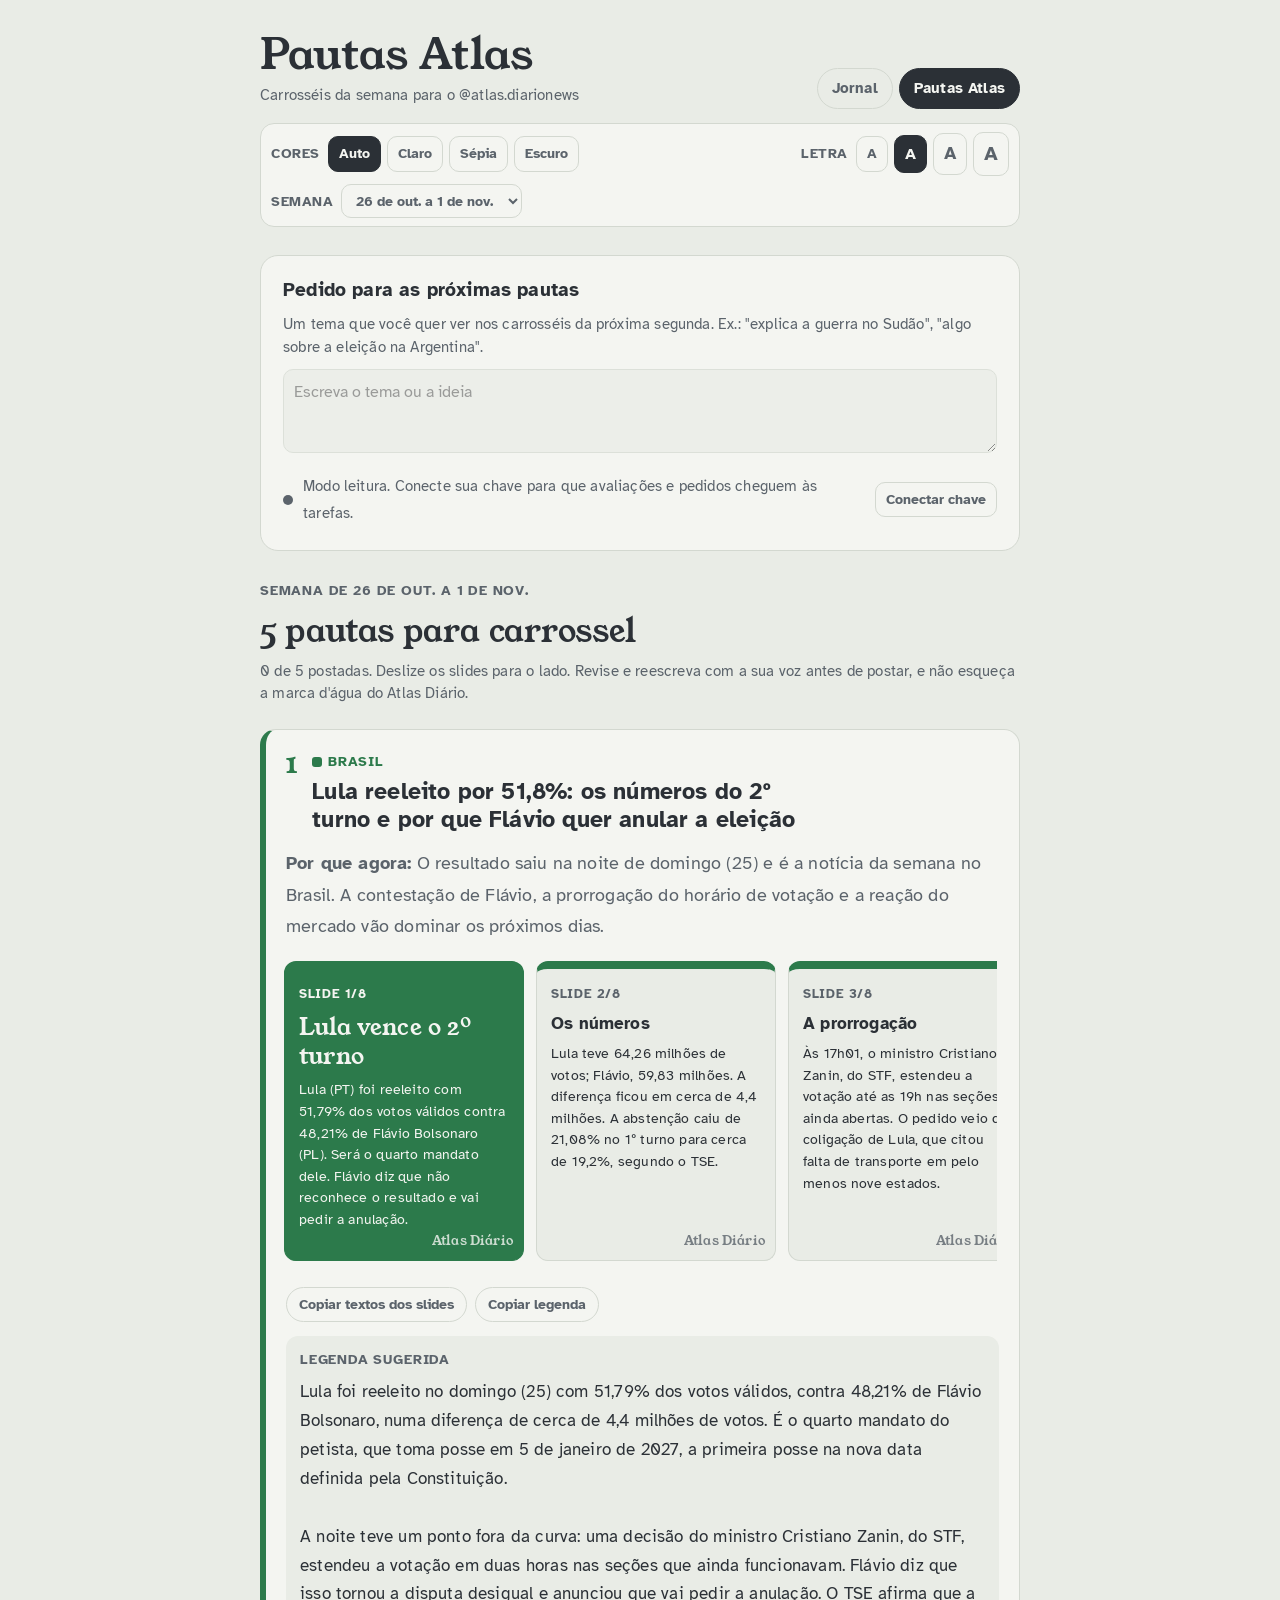
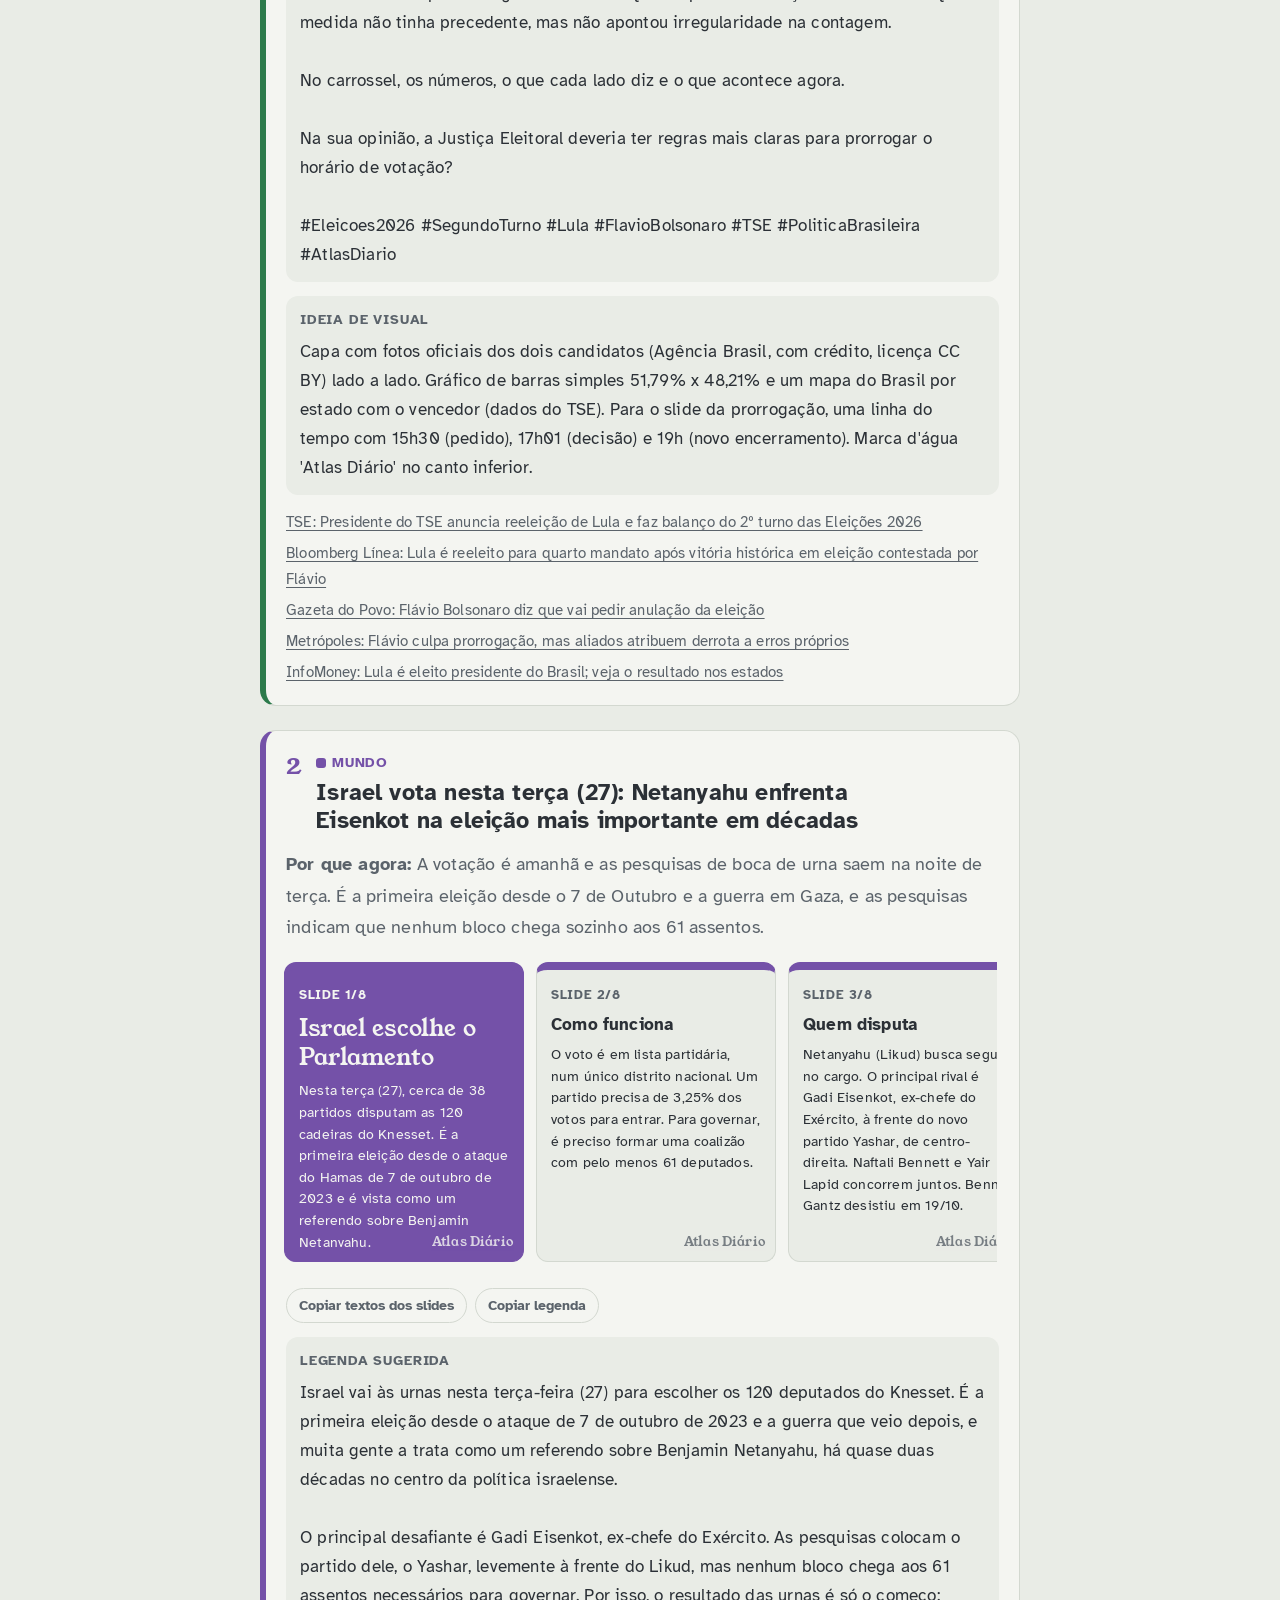
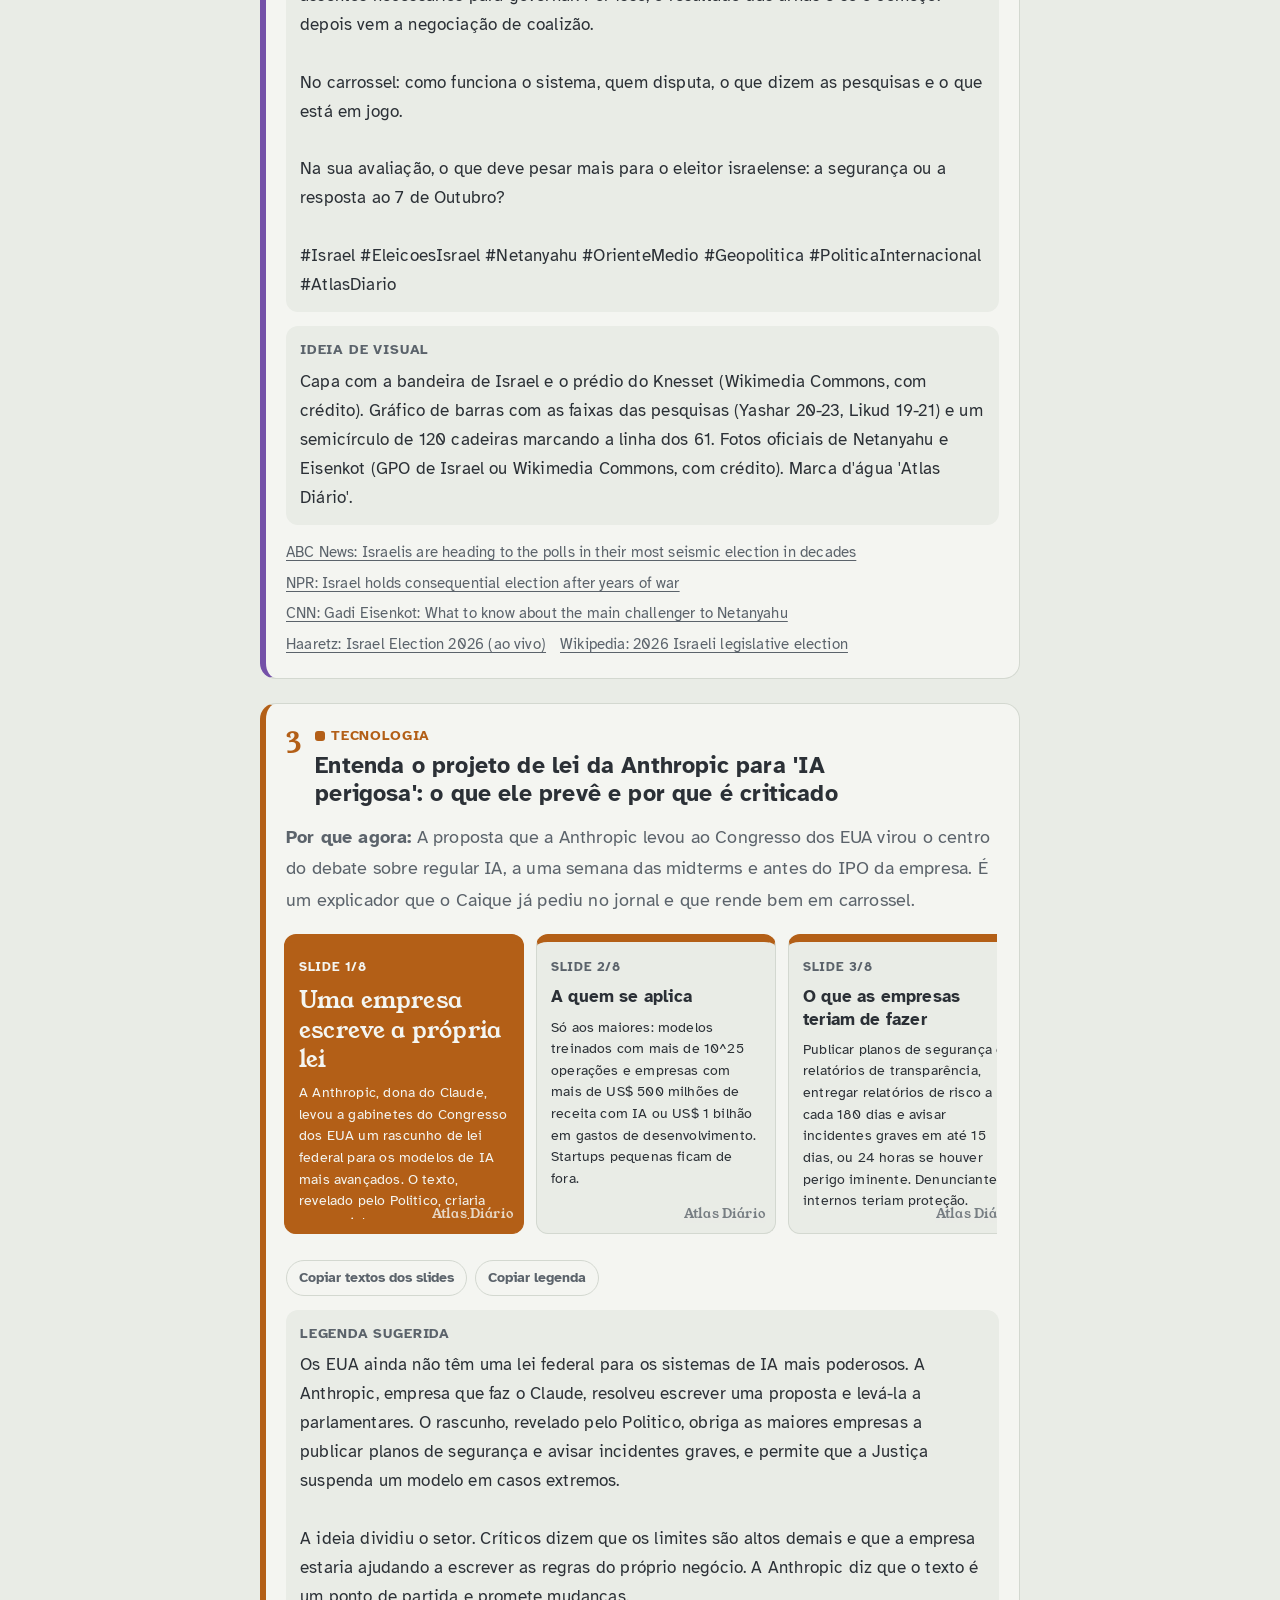
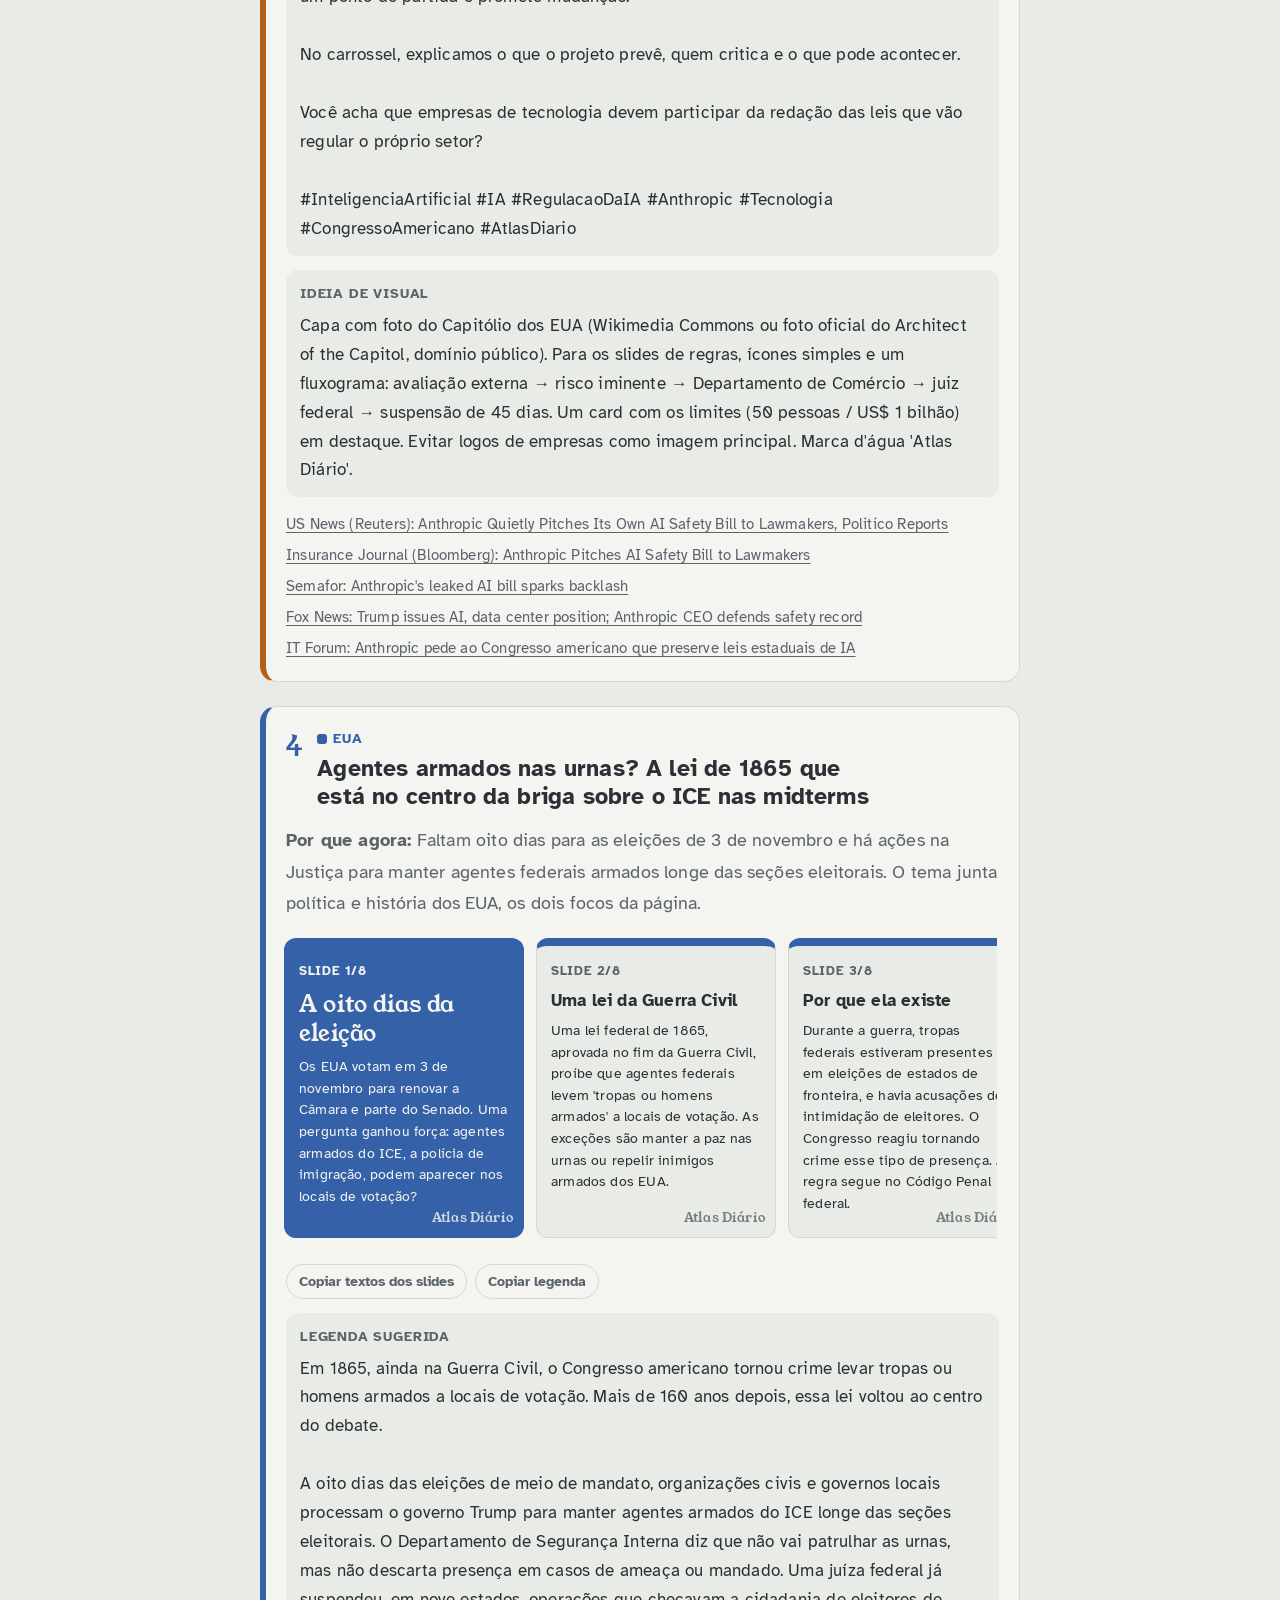
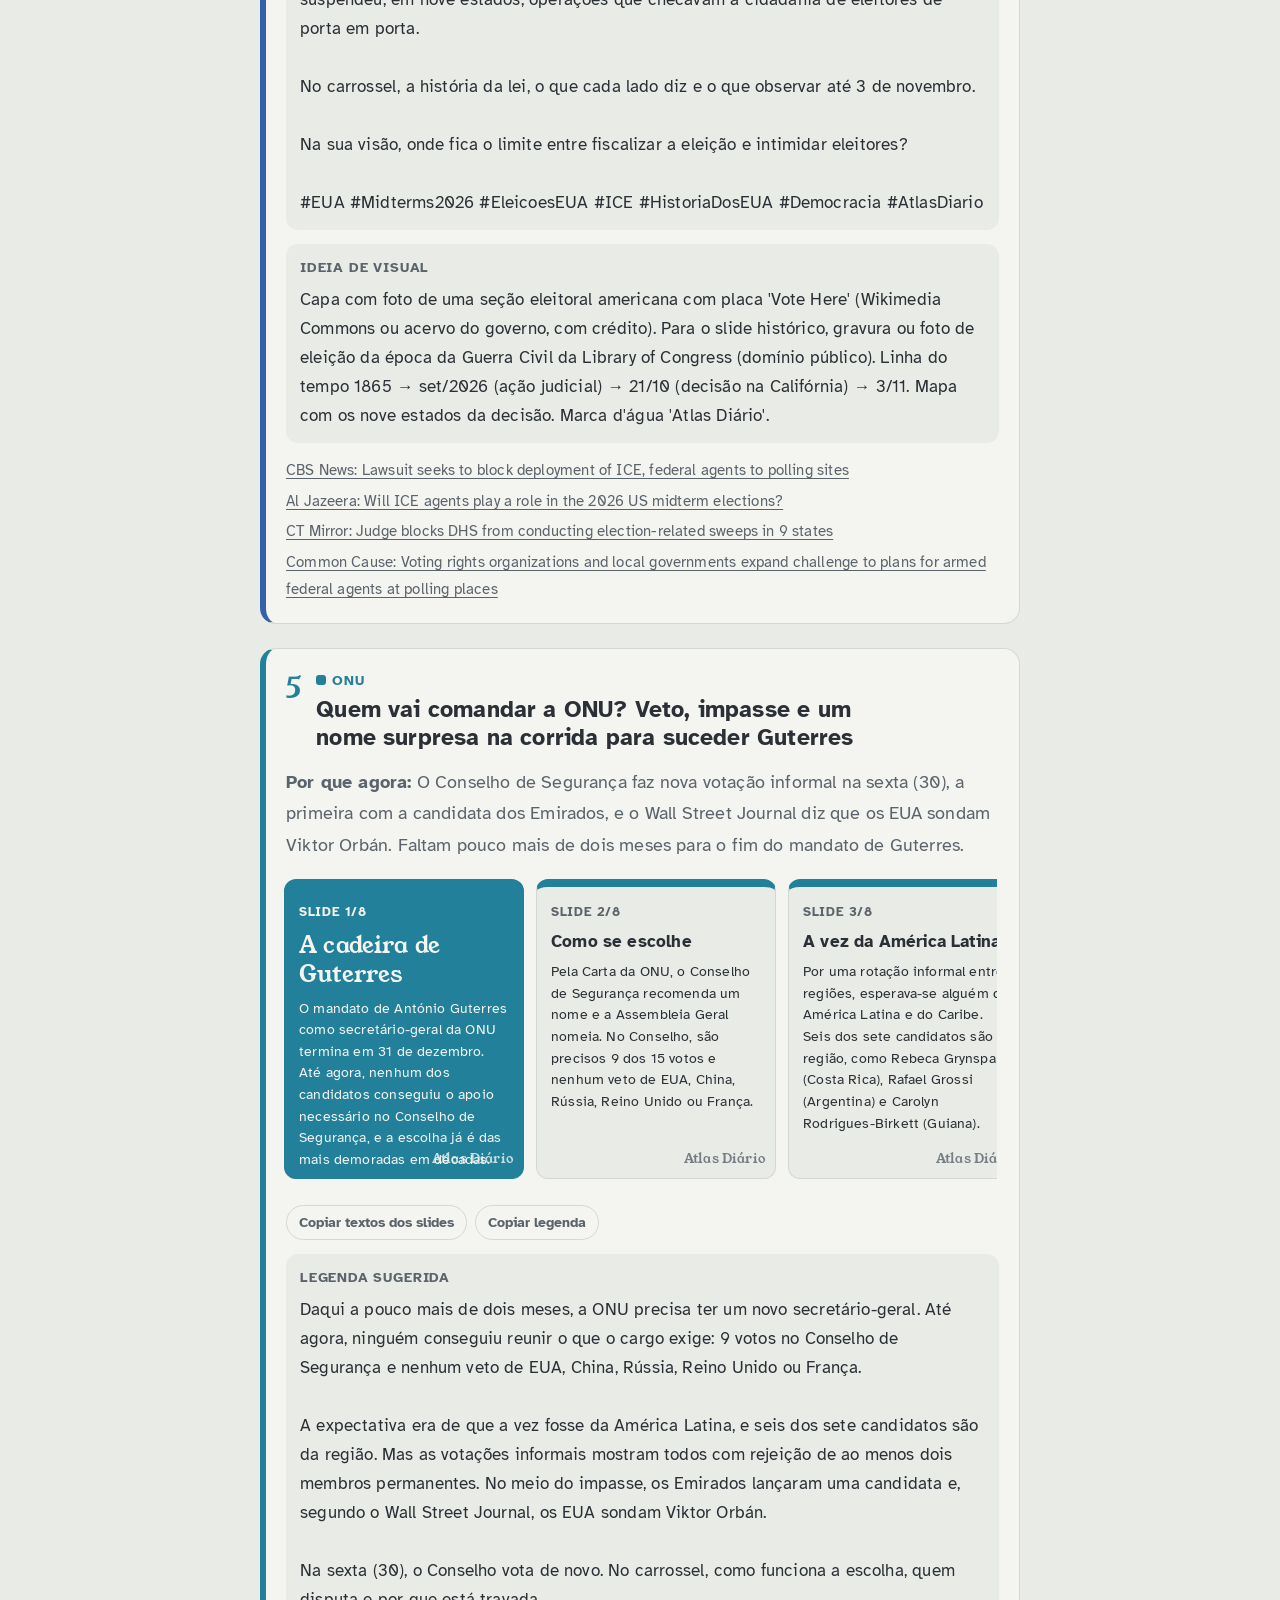
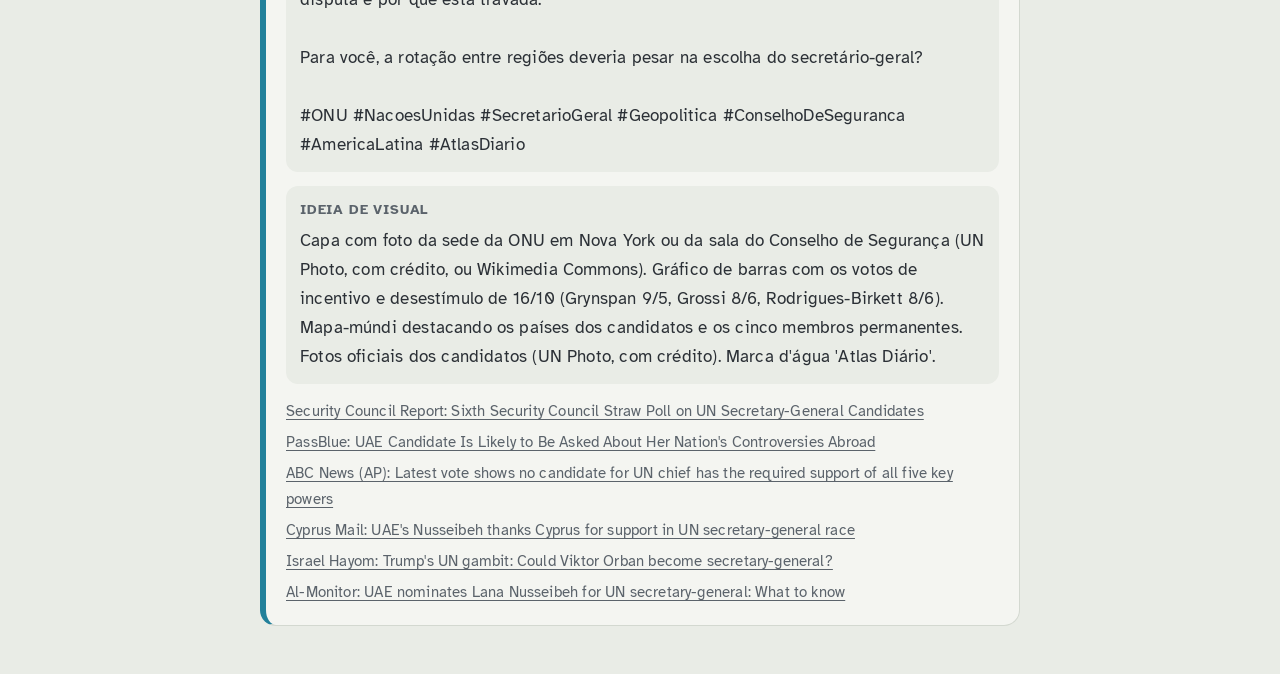
==== commit 78dff0b4: "Radar volta para dentro do jornal; arquivos com versão para o celular não usar cópia antiga; trocar " ====
--- a/pautas.html
+++ b/pautas.html
@@ -8,9 +8,9 @@
 <link rel="preconnect" href="https://fonts.googleapis.com">
 <link rel="preconnect" href="https://fonts.gstatic.com" crossorigin>
 <link rel="stylesheet" href="https://fonts.googleapis.com/css2?family=Atkinson+Hyperlegible:wght@400;700&family=Young+Serif&display=swap">
-<link rel="stylesheet" href="estilo.css">
-<script src="comum.js"></script>
-<script src="controle.js"></script>
+<link rel="stylesheet" href="estilo.css?v=20261101c">
+<script src="comum.js?v=20261101c"></script>
+<script src="controle.js?v=20261101c"></script>
 <style>
 .pauta{background:var(--paper);border:1.5px solid var(--line);border-left:6px solid var(--sc,var(--line));border-radius:16px;padding:20px;display:flex;flex-direction:column;gap:14px;min-width:0}
 .pauta.feita{opacity:.6}
--- a/estilo.css
+++ b/estilo.css
@@ -7,6 +7,7 @@
   --accent:#2f6f8f; --soft:#dfe6e4;
   --c-brasil:#2c7a4b; --c-eua:#3561a8; --c-mundo:#7451a8; --c-onu:#22809a;
   --c-tec:#b35f17; --c-imig:#a9415f; --c-nynj:#8a6a0e; --c-outros:#5b636b;
+  --c-eco:#5f7316; --c-esp:#b8373d; --c-cult:#a3407f; --c-cien:#1f8a78;
   --up:#2c7a4b; --down:#a9415f;
   --display:"Young Serif",Georgia,serif;
   --body:"Atkinson Hyperlegible",Verdana,"Segoe UI",sans-serif;
@@ -17,12 +18,14 @@
   --accent:#7fb6d1; --soft:#2c323a;
   --c-brasil:#6cc08d; --c-eua:#86a9e6; --c-mundo:#b59be0; --c-onu:#6cc3d8;
   --c-tec:#e5a165; --c-imig:#e08aa3; --c-nynj:#d6b65a; --c-outros:#a2a8af;
+  --c-eco:#b5c96a; --c-esp:#ef8f8f; --c-cult:#e19bcb; --c-cien:#6fd0bd;
   --up:#6cc08d; --down:#e08aa3; color-scheme:dark}}
 :root[data-theme="dark"]{
   --bg:#1c1f24; --paper:#252930; --ink:#d8d5ce; --muted:#a2a8af; --line:#363b43;
   --accent:#7fb6d1; --soft:#2c323a;
   --c-brasil:#6cc08d; --c-eua:#86a9e6; --c-mundo:#b59be0; --c-onu:#6cc3d8;
   --c-tec:#e5a165; --c-imig:#e08aa3; --c-nynj:#d6b65a; --c-outros:#a2a8af;
+  --c-eco:#b5c96a; --c-esp:#ef8f8f; --c-cult:#e19bcb; --c-cien:#6fd0bd;
   --up:#6cc08d; --down:#e08aa3; color-scheme:dark}
 :root[data-theme="sepia"]{
   --bg:#ebe1cc; --paper:#f3ead8; --ink:#3b3127; --muted:#6c5f4f; --line:#d8cbb1;
@@ -76,6 +79,7 @@
 [data-sec="brasil"]{--sc:var(--c-brasil)} [data-sec="eua"]{--sc:var(--c-eua)} [data-sec="mundo"]{--sc:var(--c-mundo)}
 [data-sec="onu"]{--sc:var(--c-onu)} [data-sec="tecnologia"]{--sc:var(--c-tec)} [data-sec="imigracao"]{--sc:var(--c-imig)}
 [data-sec="ny-nj"]{--sc:var(--c-nynj)} [data-sec="outros"]{--sc:var(--c-outros)}
+[data-sec="economia"]{--sc:var(--c-eco)} [data-sec="esportes"]{--sc:var(--c-esp)} [data-sec="cultura"]{--sc:var(--c-cult)} [data-sec="ciencia"]{--sc:var(--c-cien)}
 .tag{display:inline-flex;align-items:center;gap:6px;font-size:.75rem;font-weight:700;letter-spacing:.05em;text-transform:uppercase;color:var(--sc,var(--muted))}
 .tag::before{content:"";width:10px;height:10px;border-radius:3px;background:var(--sc,var(--muted))}
 .label{font-size:.75rem;font-weight:700;letter-spacing:.06em;text-transform:uppercase;color:var(--muted)}
@@ -120,13 +124,6 @@
 .btn svg{width:14px;height:14px}
 
 /* radar */
-details.radar{background:var(--paper);border:1.5px solid var(--line);border-radius:16px;padding:6px 18px}
-details.radar summary{cursor:pointer;font-weight:700;padding:10px 0;list-style:none;display:flex;justify-content:space-between;align-items:center}
-details.radar summary::after{content:"+";font-size:1.3rem;color:var(--muted)}
-details.radar[open] summary::after{content:"–"}
-.radar-body{display:grid;grid-template-columns:repeat(2,minmax(0,1fr));gap:20px;padding:6px 0 18px}
-@media (max-width:640px){.radar-body{grid-template-columns:minmax(0,1fr)}}
-.radar-body h4{font-size:1rem;margin-bottom:6px}
 .hint{font-size:.85rem;color:var(--muted);line-height:1.5}
 .chips{display:flex;flex-wrap:wrap;gap:6px;margin:8px 0}
 .chip{display:inline-flex;align-items:center;gap:4px;background:var(--soft);border-radius:999px;padding:3px 4px 3px 12px;font-size:.85rem}
@@ -163,6 +160,212 @@
 .pedido-status{font-size:.8rem;font-weight:700}
 .pedido-status.ok{color:var(--up)} .pedido-status.esperando{color:var(--c-nynj)}
 /* visitantes leem; só o dono (com a chave conectada) avalia, acompanha e faz pedidos */
-:root:not(.dono) .actions,:root:not(.dono) #temaForm,:root:not(.dono) .chip button,:root:not(.dono) .follow-list button,
-:root:not(.dono) #pedSave,:root:not(.dono) #pedPautasSave,:root:not(.dono) .done{display:none}
-:root:not(.dono) #pedido,:root:not(.dono) #pedPautas{pointer-events:none;opacity:.7}
+:root:not(.dono) .actions,:root:not(.dono) #pedPautasSave,:root:not(.dono) .done{display:none}
+:root:not(.dono) #pedPautas{pointer-events:none;opacity:.7}
+
+/* ===== Tela de início: escolha de temas ===== */
+.inicio{position:relative;background:var(--bg);padding-top:24px;padding-bottom:calc(150px + env(safe-area-inset-bottom,0px))}
+.inicio-in{max-width:760px;margin:0 auto;display:flex;flex-direction:column;gap:22px}
+.inicio-topo{display:flex;justify-content:space-between;align-items:center;gap:12px}
+/* enquanto escolhe os temas, o jornal fica escondido e a própria página rola */
+.escolhendo #jornal,.escolhendo #rodape,.escolhendo #toTop,.escolhendo #progress{display:none!important}
+.inicio .marca{font-family:var(--display);font-size:1rem;color:var(--muted)}
+.inicio h1{font-family:var(--display);font-weight:400;font-size:clamp(2rem,8vw,3rem);line-height:1.1}
+.inicio h1 .ola{display:inline-block;color:var(--accent)}
+.inicio .sub{color:var(--muted);font-size:1.05rem;max-width:40ch}
+.temas-grid{display:grid;grid-template-columns:repeat(auto-fill,minmax(150px,1fr));gap:12px}
+.tema{position:relative;border:2px solid var(--line);background:var(--paper);border-radius:18px;padding:16px 14px 14px;cursor:pointer;
+  display:flex;flex-direction:column;align-items:flex-start;gap:10px;text-align:left;color:var(--ink);min-height:118px;
+  transition:transform .18s ease,border-color .18s ease,background .18s ease,box-shadow .18s ease}
+.tema:hover{transform:translateY(-2px);border-color:var(--sc)}
+.tema:active{transform:scale(.97)}
+.tema .ic{width:40px;height:40px;border-radius:12px;display:grid;place-items:center;background:var(--soft);color:var(--sc);transition:background .18s,color .18s}
+.tema .ic svg{width:22px;height:22px}
+.tema .nm{font-weight:700;font-size:1rem;line-height:1.25}
+.tema .ds{font-size:.78rem;color:var(--muted);line-height:1.35;display:-webkit-box;-webkit-line-clamp:3;-webkit-box-orient:vertical;overflow:hidden}
+.tema .ds.manchete{color:var(--ink);font-weight:700}
+.tema .qt{font-size:.72rem;font-weight:700;color:var(--sc);letter-spacing:.02em;min-height:1em;margin-top:-6px}
+.tema .ok{position:absolute;top:10px;right:10px;width:24px;height:24px;border-radius:50%;background:var(--sc);color:var(--paper);display:grid;place-items:center;
+  transform:scale(0);transition:transform .22s cubic-bezier(.3,1.6,.5,1)}
+.tema .ok svg{width:14px;height:14px}
+.tema[aria-pressed="true"]{border-color:var(--sc);background:color-mix(in srgb,var(--sc) 12%,var(--paper))}
+.tema[aria-pressed="true"] .ic{background:var(--sc);color:var(--paper)}
+.tema[aria-pressed="true"] .ok{transform:scale(1)}
+.inicio-bar{position:fixed;left:0;right:0;bottom:0;z-index:51;background:color-mix(in srgb,var(--bg) 92%,transparent);backdrop-filter:blur(8px);-webkit-backdrop-filter:blur(8px);
+  border-top:1.5px solid var(--line);box-shadow:0 -6px 20px rgba(0,0,0,.06);
+  padding:10px max(16px,env(safe-area-inset-right,0px)) calc(10px + env(safe-area-inset-bottom,0px)) max(16px,env(safe-area-inset-left,0px))}
+.inicio-bar-in{max-width:760px;margin:0 auto;display:flex;align-items:center;justify-content:space-between;gap:12px}
+.resumo-escolha{display:flex;flex-direction:column;gap:2px;min-width:0}
+.resumo-escolha .dots{display:flex;gap:4px;min-height:8px}
+.resumo-escolha .dots span{width:8px;height:8px;border-radius:50%;background:var(--sc)}
+.todos{background:none;border:0;color:var(--accent);font-weight:700;cursor:pointer;font-size:.85rem;padding:2px 0;text-decoration:underline;text-underline-offset:3px;align-self:flex-start}
+.iniciar{flex:none;margin-left:auto;border:0;border-radius:999px;background:var(--ink);color:var(--paper);font-size:1.05rem;font-weight:700;
+  padding:14px 26px;cursor:pointer;display:inline-flex;align-items:center;justify-content:center;gap:10px;transition:transform .15s,opacity .2s}
+.iniciar:disabled{opacity:.35;cursor:not-allowed}
+.iniciar:not(:disabled):hover{transform:translateY(-1px)}
+.iniciar svg{width:18px;height:18px;transition:transform .2s}
+.iniciar:not(:disabled):hover svg{transform:translateX(3px)}
+.contagem{font-size:.85rem;color:var(--muted);font-variant-numeric:tabular-nums}
+
+/* montando o jornal */
+.montando{position:fixed;inset:0;z-index:60;background:var(--bg);display:grid;place-items:center;padding:24px}
+.montando-in{display:flex;flex-direction:column;align-items:center;gap:18px;text-align:center}
+.montando .globo{width:64px;height:64px;color:var(--accent)}
+.montando .passo{font-size:1.05rem;font-weight:700;min-height:1.6em}
+.montando .pontos{display:flex;gap:6px}
+.montando .pontos span{width:10px;height:10px;border-radius:50%;background:var(--sc,var(--accent));opacity:.25;transition:opacity .2s,transform .2s}
+.montando .pontos span.on{opacity:1;transform:scale(1.2)}
+
+/* aviso de edição nova */
+.toast{position:fixed;left:50%;transform:translateX(-50%);bottom:calc(20px + env(safe-area-inset-bottom,0px));z-index:40;background:var(--ink);color:var(--paper);
+  border-radius:999px;padding:10px 12px 10px 18px;display:flex;align-items:center;gap:12px;font-size:.9rem;box-shadow:0 8px 24px rgba(0,0,0,.2);max-width:calc(100% - 32px)}
+.toast button{background:var(--paper);color:var(--ink);border:0;border-radius:999px;padding:6px 14px;font-weight:700;cursor:pointer}
+.mudar-temas{background:transparent;border:1.5px solid var(--line);border-radius:999px;padding:6px 14px;font-size:.85rem;font-weight:700;cursor:pointer;color:var(--muted)}
+.sem-noticia{background:var(--paper);border:1.5px dashed var(--line);border-left:6px solid var(--sc);border-radius:14px;padding:12px 16px;font-size:.9rem;color:var(--muted)}
+
+@media (prefers-reduced-motion:no-preference){
+  .entra{animation:entra .5s cubic-bezier(.2,.8,.2,1) both}
+  @keyframes entra{from{opacity:.001;transform:translateY(14px)}to{opacity:1;transform:none}}
+  .inicio h1 .ola{animation:aceno 1.4s ease .3s 1}
+  @keyframes aceno{0%,100%{transform:rotate(0)}20%{transform:rotate(-8deg)}40%{transform:rotate(6deg)}60%{transform:rotate(-4deg)}}
+  .sai .tema{transition:transform .35s ease,opacity .35s ease}
+  .sai .tema:not([aria-pressed="true"]){opacity:0;transform:scale(.9)}
+  .sai .tema[aria-pressed="true"]{transform:translateY(-8px)}
+  .montando .globo{animation:gira 2.4s linear infinite}
+  @keyframes gira{to{transform:rotate(360deg)}}
+  .toast{animation:sobe .35s ease both}
+  @keyframes sobe{from{opacity:0;transform:translate(-50%,16px)}to{opacity:1;transform:translate(-50%,0)}}
+}
+:root:not(.dono) .so-dono,:root:not(.dono):not(.editor-aberto) #abrirRadar,.dono #mudarTemas{display:none}
+.rodape{max-width:760px;margin:40px auto 0;display:flex;justify-content:space-between;align-items:center;gap:12px;flex-wrap:wrap;color:var(--muted);font-size:.8rem;border-top:1.5px solid var(--line);padding-top:16px}
+.rodape button{background:none;border:0;color:var(--muted);font-size:.8rem;cursor:pointer;text-decoration:underline;text-underline-offset:3px}
+.dono .rodape button{display:none}
+
+.saudacao{font-family:var(--display);font-size:1.3rem;color:var(--accent);margin-bottom:-12px}
+
+/* capas dos destaques: foto livre com crédito ou ilustração do tema */
+.story{overflow:hidden}
+.capa-foto,.capa-ilus{margin:-20px -20px 4px;position:relative}
+.capa-foto img{display:block;width:100%;max-width:100%;aspect-ratio:16/9;object-fit:cover;background:var(--soft)}
+.capa-foto figcaption{font-size:.72rem;line-height:1.4;color:var(--muted);padding:6px 20px 0}
+.capa-foto figcaption a{color:var(--muted)}
+.capa-ilus{aspect-ratio:16/6;max-width:none;display:grid;place-items:center;overflow:hidden;
+  background:
+    radial-gradient(circle at 18% 30%,color-mix(in srgb,var(--sc) 35%,transparent) 0 22%,transparent 23%),
+    radial-gradient(circle at 85% 80%,color-mix(in srgb,var(--sc) 25%,transparent) 0 30%,transparent 31%),
+    repeating-linear-gradient(135deg,color-mix(in srgb,var(--sc) 10%,var(--paper)) 0 14px,color-mix(in srgb,var(--sc) 16%,var(--paper)) 14px 28px)}
+.capa-ilus span{width:72px;height:72px;border-radius:22px;background:var(--sc);color:var(--paper);display:grid;place-items:center;box-shadow:0 8px 20px color-mix(in srgb,var(--sc) 40%,transparent)}
+.capa-ilus svg{width:38px;height:38px}
+@media (prefers-reduced-motion:no-preference){
+  .capa-foto img{transition:transform .6s ease} .story:hover .capa-foto img{transform:scale(1.03)}
+  .capa-ilus span{animation:flutua 4s ease-in-out infinite} @keyframes flutua{50%{transform:translateY(-5px)}}
+}
+
+/* ===== Botões do topo ===== */
+.abrir-radar{position:relative;display:inline-flex;align-items:center;gap:8px;background:var(--ink);color:var(--paper);border:0;border-radius:999px;padding:7px 16px 7px 14px;font-size:.85rem;font-weight:700;cursor:pointer}
+.abrir-radar .pulso{width:9px;height:9px;border-radius:50%;background:var(--up);box-shadow:0 0 0 0 color-mix(in srgb,var(--up) 60%,transparent)}
+.fechar{width:40px;height:40px;border-radius:50%;border:1.5px solid var(--line);background:var(--paper);color:var(--ink);font-size:1.4rem;line-height:1;cursor:pointer;flex:none}
+
+/* ===== Seu radar: página própria ===== */
+.no-radar #jornal,.no-radar #rodape,.no-radar #toTop,.no-radar #progress{display:none!important}
+.sr{position:absolute;width:1px;height:1px;overflow:hidden;clip:rect(0 0 0 0);white-space:nowrap}
+.radar-pagina{max-width:760px;margin:0 auto;padding-bottom:calc(48px + env(safe-area-inset-bottom,0px))}
+.radar-barra{position:sticky;top:env(safe-area-inset-top,0px);z-index:20;background:color-mix(in srgb,var(--bg) 94%,transparent);backdrop-filter:blur(8px);-webkit-backdrop-filter:blur(8px);
+  display:flex;align-items:center;gap:12px;padding:12px 0;border-bottom:1.5px solid var(--line)}
+.radar-barra h2{font-family:var(--display);font-weight:400;font-size:1.5rem;flex:1}
+.voltar{border:1.5px solid var(--line);background:var(--paper);border-radius:999px;padding:8px 16px;font-weight:700;font-size:.9rem;cursor:pointer;color:var(--ink)}
+.sync-ponto{width:12px;height:12px;border-radius:50%;background:var(--muted)}
+.sync-ponto[data-estado="pronto"],.sync-ponto[data-estado="salvo"]{background:var(--up)}
+.sync-ponto[data-estado="pendente"],.sync-ponto[data-estado="salvando"]{background:var(--c-nynj)}
+.sync-ponto[data-estado="chave-invalida"],.sync-ponto[data-estado="erro"],.sync-ponto[data-estado="visitante"]{background:var(--down)}
+.radar-in{display:flex;flex-direction:column;gap:16px;padding-top:16px}
+.rcard{background:var(--paper);border:1.5px solid var(--line);border-radius:18px;padding:18px;display:flex;flex-direction:column;gap:12px;scroll-margin-top:calc(80px + env(safe-area-inset-top,0px))}
+.rcard h3{font-size:1.15rem}
+.rcard h4{font-size:1rem}
+.rcard.conectar{border:2px solid var(--down);background:color-mix(in srgb,var(--down) 7%,var(--paper))}
+.rcard.conectar.ok{border:1.5px solid var(--line);background:var(--paper);padding:12px 18px;gap:6px}
+.rcard.conectar.ok h3{font-size:.95rem;color:var(--up)}
+.atalhos{display:flex;gap:8px;overflow-x:auto;scrollbar-width:none;padding:2px 0}
+.atalhos::-webkit-scrollbar{display:none}
+.atalhos button{flex:none;border:1.5px solid var(--line);background:var(--paper);border-radius:999px;padding:7px 14px;font-weight:700;font-size:.85rem;cursor:pointer;color:var(--ink);display:inline-flex;align-items:center;gap:6px}
+.seg-n:empty{display:none}
+.seg-n{min-width:18px;height:18px;border-radius:999px;background:var(--accent);color:var(--paper);font-size:.7rem;display:inline-grid;place-items:center;padding:0 5px}
+#pedido{font-size:1rem;min-height:120px;background:var(--bg);border:2px solid var(--line);border-radius:14px;padding:12px 14px;line-height:1.5}
+#pedido:focus{border-color:var(--accent);outline:none}
+.pedido-linha{display:flex;justify-content:space-between;align-items:center;gap:12px;flex-wrap:wrap}
+.enviar{border:0;border-radius:999px;background:var(--ink);color:var(--paper);font-weight:700;font-size:1rem;padding:12px 24px;cursor:pointer;margin-left:auto}
+.enviar:active{transform:scale(.97)}
+.aviso{background:color-mix(in srgb,var(--c-nynj) 14%,var(--paper));border-radius:12px;padding:10px 14px;font-size:.9rem}
+.bloco{display:flex;flex-direction:column;gap:8px;border-top:1.5px solid var(--line);padding-top:16px}
+.trocar-nome{background:none;border:0;padding:0;color:var(--accent);font-weight:700;font-size:.9rem;cursor:pointer;text-decoration:underline;text-underline-offset:3px}
+.nome-form{max-width:340px}
+.nome-form input{font-size:1rem}
+#temaInput,#nomeInput{font-size:1rem}
+
+/* cartões de tema do radar */
+.rtemas{display:grid;grid-template-columns:repeat(2,minmax(0,1fr));gap:8px}
+.rtema{position:relative;display:grid;grid-template-columns:36px minmax(0,1fr);grid-template-rows:auto auto;column-gap:10px;align-items:center;text-align:left;
+  border:2px solid var(--line);background:var(--paper);border-radius:14px;padding:10px 10px;cursor:pointer;color:var(--ink);transition:border-color .18s,background .18s,transform .15s}
+.rtema:active{transform:scale(.97)}
+.rtema .ic{grid-row:1/3;width:36px;height:36px;border-radius:10px;display:grid;place-items:center;background:var(--soft);color:var(--sc);transition:background .18s,color .18s}
+.rtema .ic svg{width:20px;height:20px}
+.rtema .nm{font-weight:700;font-size:.92rem;line-height:1.2;padding-right:18px}
+.rtema .qt{font-size:.72rem;color:var(--muted)}
+.rtema .ok{position:absolute;top:8px;right:8px;width:18px;height:18px;border-radius:50%;background:var(--sc);color:var(--paper);display:grid;place-items:center;transform:scale(0);transition:transform .22s cubic-bezier(.3,1.6,.5,1)}
+.rtema .ok svg{width:11px;height:11px}
+.rtema[aria-pressed="true"]{border-color:var(--sc);background:color-mix(in srgb,var(--sc) 12%,var(--paper))}
+.rtema[aria-pressed="true"] .ic{background:var(--sc);color:var(--paper)}
+.rtema[aria-pressed="true"] .ok{transform:scale(1)}
+.sugestoes,.ideias{display:flex;flex-wrap:wrap;gap:6px}
+.sug,.ideia{border:1.5px dashed var(--line);background:transparent;border-radius:999px;padding:5px 12px;font-size:.82rem;font-weight:700;color:var(--muted);cursor:pointer}
+.sug:hover,.ideia:hover{border-color:var(--accent);color:var(--accent)}
+
+/* acompanhando */
+.seguindo-lista{list-style:none;margin:0;padding:0;display:flex;flex-direction:column;gap:8px}
+.seg-item{display:flex;justify-content:space-between;align-items:center;gap:12px;background:var(--paper);border:1.5px solid var(--line);border-left:5px solid var(--sc,var(--line));border-radius:12px;padding:10px 12px}
+.seg-item>div{display:flex;flex-direction:column;gap:2px;min-width:0}
+.seg-item strong{font-size:.92rem;line-height:1.35}
+.parar{border:1.5px solid var(--line);background:transparent;border-radius:999px;padding:4px 12px;font-size:.78rem;font-weight:700;color:var(--muted);cursor:pointer;flex:none}
+.seguindo-lista .vazio{display:flex;gap:12px;align-items:center;color:var(--muted);font-size:.9rem;border:1.5px dashed var(--line);border-radius:12px;padding:16px}
+.seguindo-lista .vazio svg{width:28px;height:28px;flex:none;color:var(--accent)}
+
+/* avaliações em barras */
+.resumo-gosto{font-size:.95rem}
+.resumo-gosto:empty{display:none}
+.barras{display:flex;flex-direction:column;gap:10px}
+.barra{display:grid;grid-template-columns:7.5em minmax(0,1fr) auto;align-items:center;gap:10px;font-size:.85rem}
+.b-nome{font-weight:700;color:var(--sc,var(--ink))}
+.b-trilho{display:flex;height:10px;border-radius:999px;background:var(--soft);overflow:hidden}
+.b-up{background:var(--up);transition:width .5s ease}
+.b-down{background:var(--down);transition:width .5s ease}
+.b-num{font-variant-numeric:tabular-nums;color:var(--muted);font-size:.8rem;white-space:nowrap}
+.b-num .up{color:var(--up)} .b-num .down{color:var(--down)}
+
+@media (prefers-reduced-motion:no-preference){
+  .pop{animation:pop .3s cubic-bezier(.3,1.6,.5,1)}
+  @keyframes pop{40%{transform:scale(1.05)}}
+  .troca{animation:troca .35s ease}
+  @keyframes troca{from{opacity:0;transform:translateY(4px)}to{opacity:1;transform:none}}
+  .abrir-radar .pulso{animation:pulso 2.2s ease-out infinite}
+  @keyframes pulso{70%{box-shadow:0 0 0 7px transparent}100%{box-shadow:0 0 0 0 transparent}}
+}
+
+/* ===== Seu radar dentro do jornal (abre no lugar, sem outra tela) ===== */
+:root:not(.dono):not(.editor-aberto) #radar{display:none}
+.radar-inline{background:var(--paper);border:2px solid var(--line);border-radius:18px;overflow:hidden;scroll-margin-top:calc(12px + env(safe-area-inset-top,0px))}
+.radar-inline[open]{border-color:var(--accent)}
+.radar-inline>summary{list-style:none;cursor:pointer;display:flex;align-items:center;gap:10px;padding:14px 16px;font-weight:700}
+.radar-inline>summary::-webkit-details-marker{display:none}
+.ri-tit{font-size:1.05rem}
+.ri-resumo{flex:1;min-width:0;color:var(--muted);font-size:.82rem;font-weight:400;white-space:nowrap;overflow:hidden;text-overflow:ellipsis}
+.ri-seta{width:10px;height:10px;border-right:2.5px solid var(--muted);border-bottom:2.5px solid var(--muted);transform:rotate(45deg);transition:transform .2s;margin:-4px 4px 0 auto;flex:none}
+.radar-inline[open] .ri-seta{transform:rotate(-135deg);margin-top:4px}
+.radar-inline .radar-in{padding:0 12px 14px;gap:12px}
+.radar-inline .rcard{background:var(--bg);border-radius:14px;padding:14px}
+.radar-inline .rcard.conectar{background:color-mix(in srgb,var(--down) 7%,var(--bg))}
+.radar-inline .rcard.conectar.ok{background:var(--bg)}
+.radar-inline #pedido{background:var(--paper)}
+.radar-inline .rtema{background:var(--paper)}
+.radar-inline .rcard{scroll-margin-top:calc(70px + env(safe-area-inset-top,0px))}
+.saudacao .trocar-nome{font-family:var(--body);font-size:.8rem;margin-left:4px;vertical-align:middle}
+@media (prefers-reduced-motion:no-preference){.radar-inline[open] .radar-in{animation:entra .35s ease both}}
